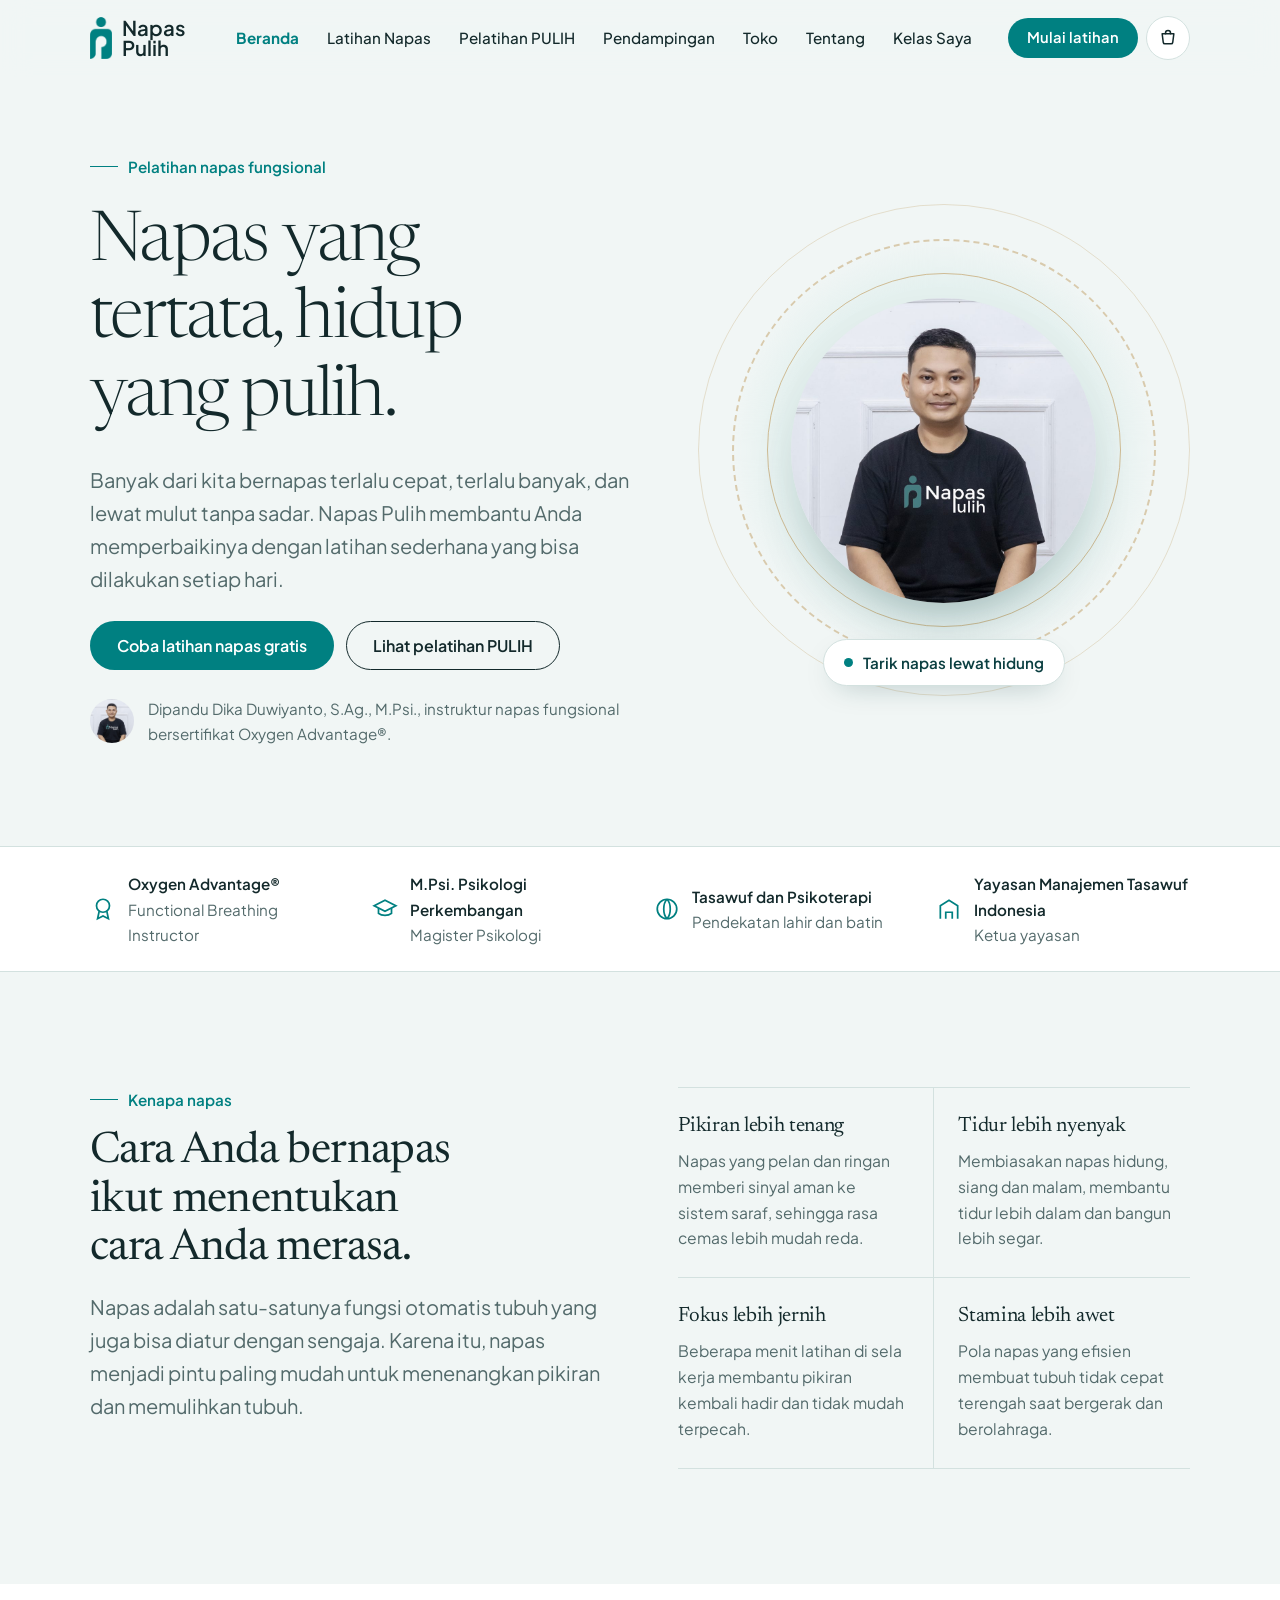
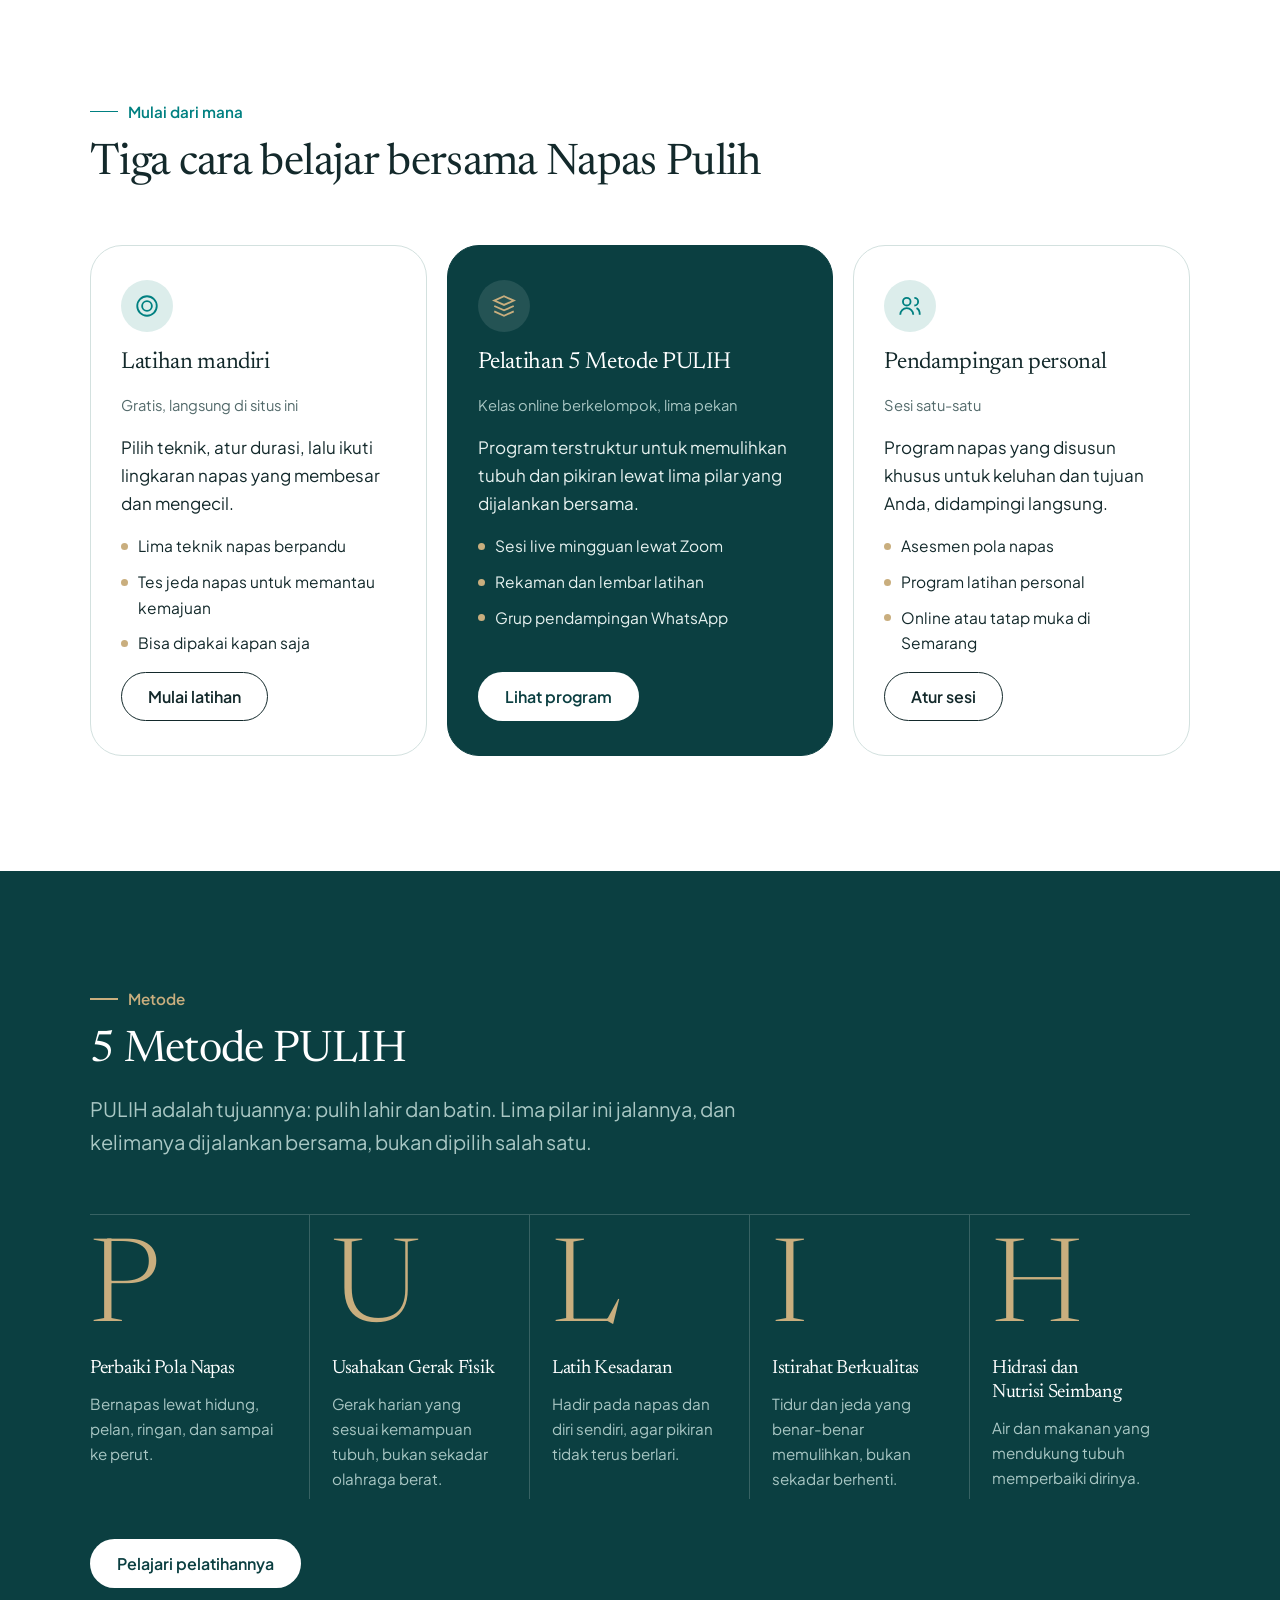
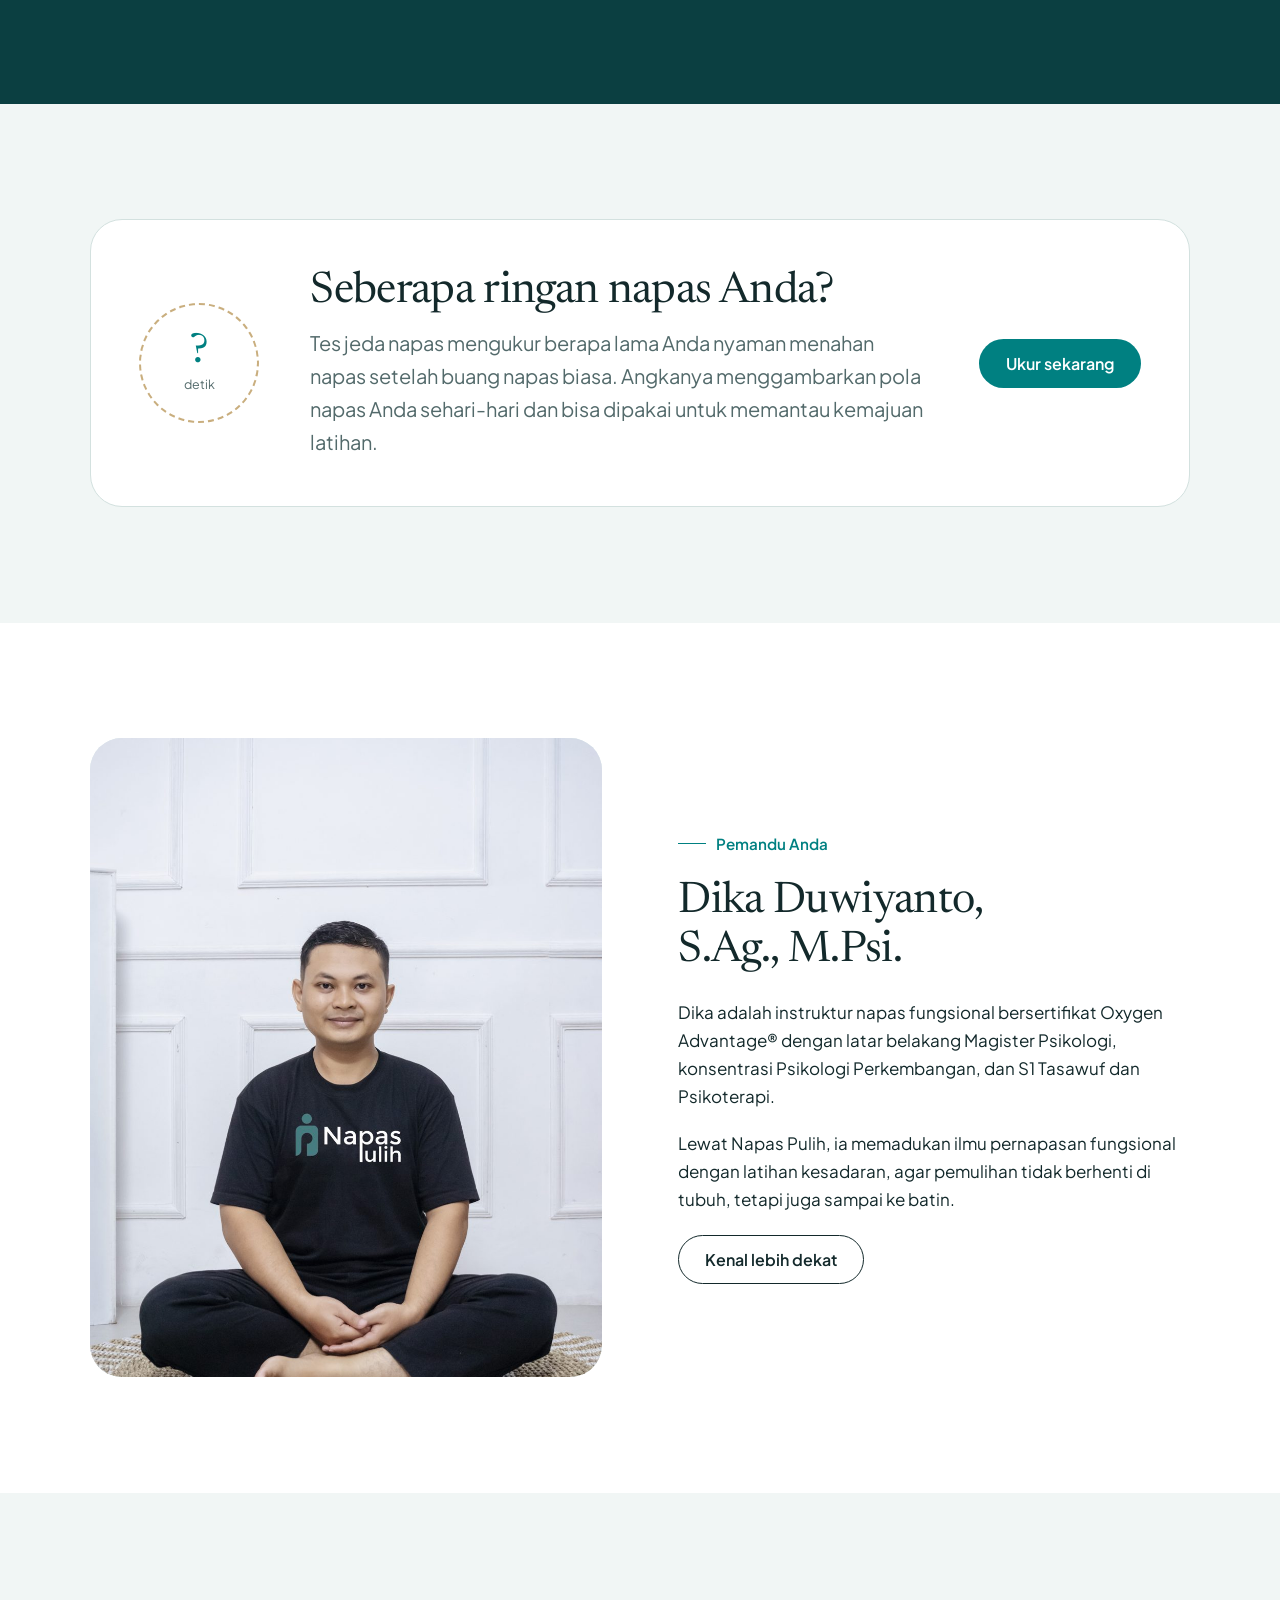
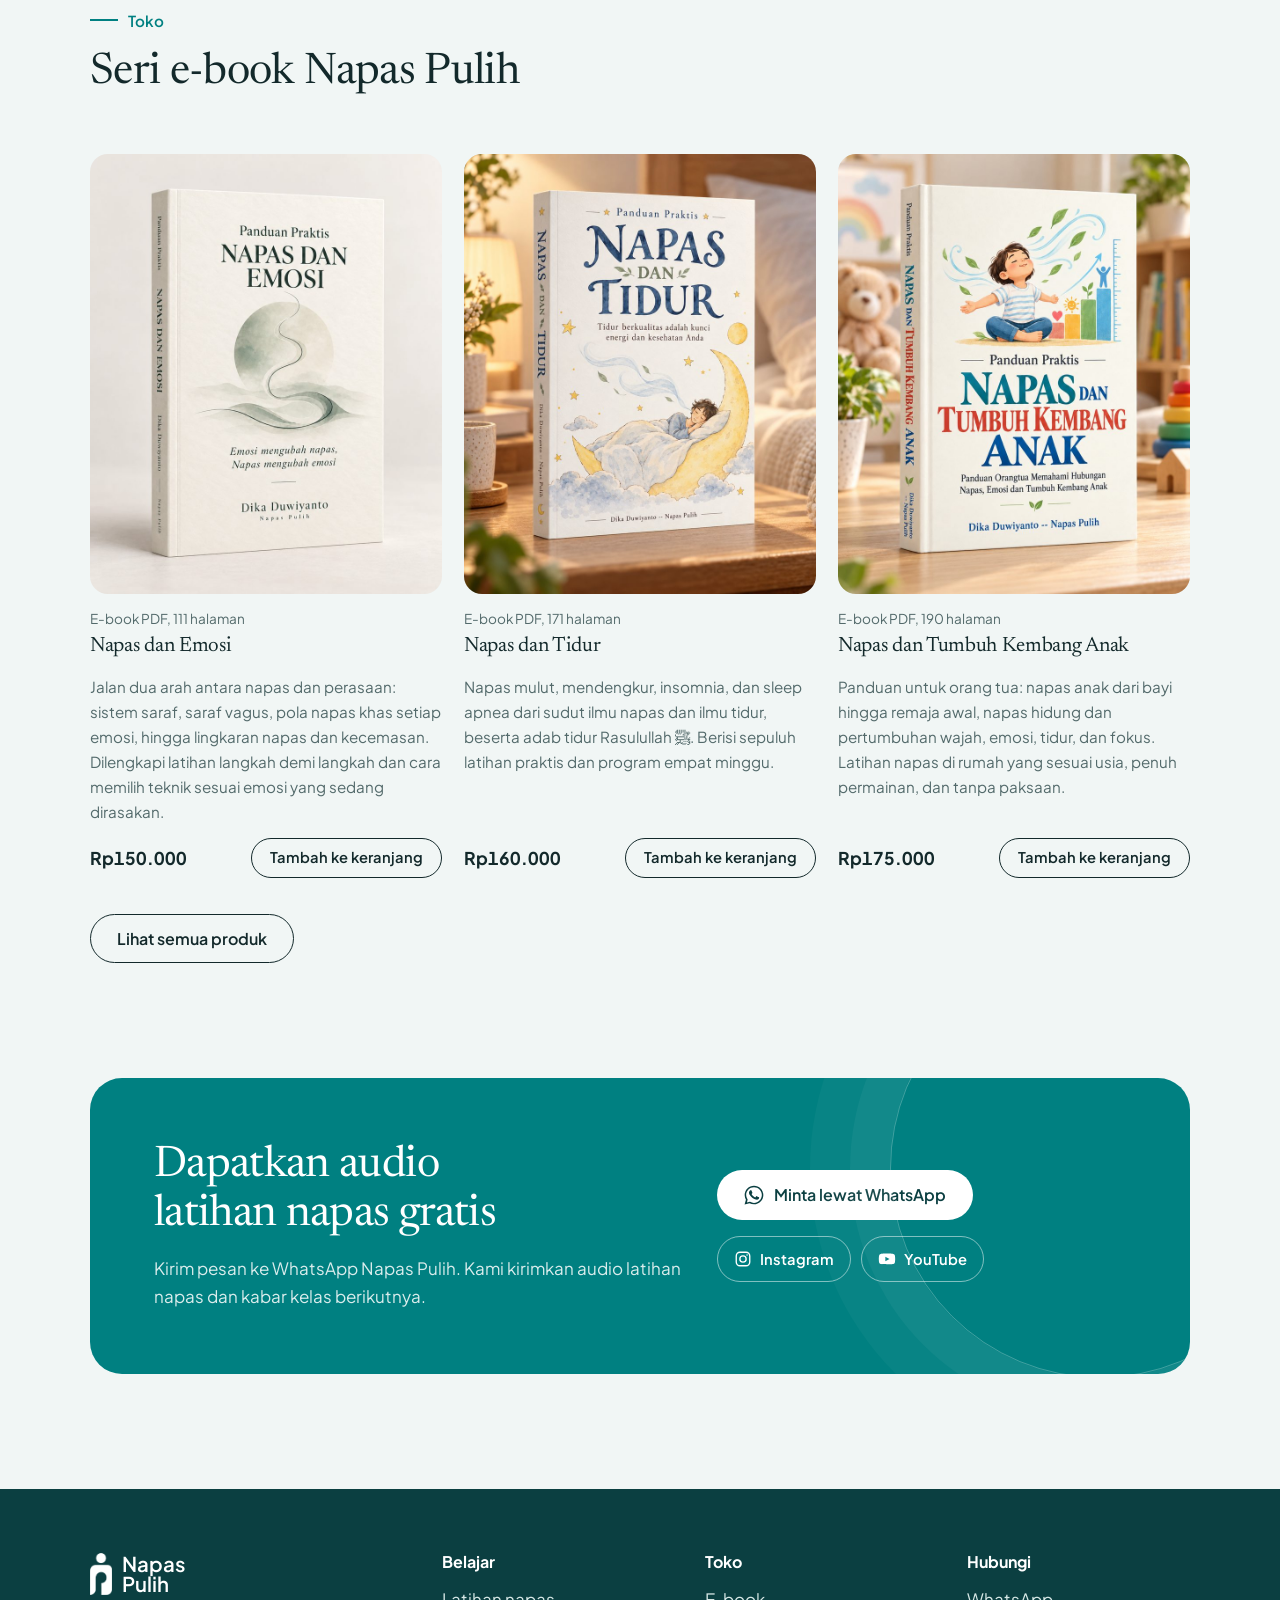
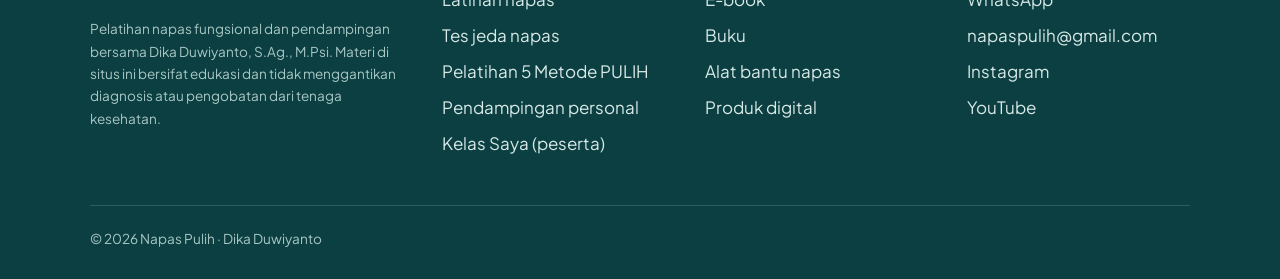
==== index.html @ a85e0c1c "Hapus tombol Dengar contoh nada Co-Authored-By: Claude Opus 5.5 <noreply@anthropic.com> Claude-Sessi" ====
<!doctype html>
<html lang="id">
<head>
  <meta charset="utf-8">
  <meta name="viewport" content="width=device-width, initial-scale=1, viewport-fit=cover">
  <title>Napas Pulih | Latihan dan Pelatihan Napas bersama Dika Duwiyanto</title>
  <meta name="description" content="Napas Pulih: latihan napas interaktif gratis, pelatihan 5 Metode PULIH, pendampingan napas personal, dan buku-buku Dika Duwiyanto, instruktur napas bersertifikat Oxygen Advantage.">
  <meta property="og:title" content="Napas Pulih">
  <meta property="og:description" content="Napas yang tertata, hidup yang pulih. Latihan, pelatihan, dan pendampingan napas bersama Dika Duwiyanto.">
  <meta property="og:image" content="assets/img/dika-potret.jpg">
  <meta name="theme-color" content="#008081">
  <link rel="icon" href="assets/img/favicon.png">
  <link rel="preconnect" href="https://fonts.googleapis.com">
  <link rel="preconnect" href="https://fonts.gstatic.com" crossorigin>
  <link rel="stylesheet" href="https://fonts.googleapis.com/css2?family=Newsreader:opsz,wght@6..72,300;6..72,400;6..72,500&family=Plus+Jakarta+Sans:wght@400;500;600;700&display=swap">
  <link rel="stylesheet" href="assets/css/style.css?v=20261006-4">
</head>
<body data-halaman="beranda">
  <div id="header"></div>

  <main>
    <!-- ===== HERO ===== -->
    <section class="hero">
      <div class="wadah hero-isi">
        <div class="hero-teks">
          <span class="penanda">Pelatihan napas fungsional</span>
          <h1>Napas yang tertata, hidup yang pulih.</h1>
          <p class="lead">Banyak dari kita bernapas terlalu cepat, terlalu banyak, dan lewat mulut tanpa sadar. Napas Pulih membantu Anda memperbaikinya dengan latihan sederhana yang bisa dilakukan setiap hari.</p>
          <div class="deret-tombol">
            <a class="tombol tombol-utama" href="latihan.html">Coba latihan napas gratis</a>
            <a class="tombol tombol-garis" href="pelatihan.html">Lihat pelatihan PULIH</a>
          </div>
          <div class="hero-catatan">
            <img src="assets/img/dika-potret.jpg" alt="" width="44" height="44">
            <span>Dipandu Dika Duwiyanto, S.Ag., M.Psi., instruktur napas fungsional bersertifikat Oxygen Advantage®.</span>
          </div>
        </div>

        <div class="napas-hero" aria-label="Lingkaran pemandu napas: tarik napas saat membesar, hembuskan saat mengecil">
          <span class="cincin"></span><span class="cincin"></span><span class="cincin"></span>
          <div class="napas-potret"><img src="assets/img/dika-potret.jpg" alt="Dika Duwiyanto duduk bersila dengan kaos Napas Pulih" width="900" height="900"></div>
          <div class="napas-label" aria-live="off"><i></i><span id="label-napas">Tarik napas lewat hidung</span></div>
        </div>
      </div>
    </section>

    <!-- ===== KREDENSIAL ===== -->
    <section class="pita" aria-label="Latar belakang pemandu">
      <div class="wadah pita-isi">
        <div class="pita-item">
          <svg viewBox="0 0 24 24" fill="none" stroke="currentColor" stroke-width="1.6" aria-hidden="true"><circle cx="12" cy="9" r="6"/><path d="M8.5 14l-1.5 7 5-2.5 5 2.5-1.5-7"/></svg>
          <span><strong>Oxygen Advantage®</strong>Functional Breathing Instructor</span>
        </div>
        <div class="pita-item">
          <svg viewBox="0 0 24 24" fill="none" stroke="currentColor" stroke-width="1.6" aria-hidden="true"><path d="M2 9l10-5 10 5-10 5L2 9z"/><path d="M6 11v5c3 2.5 9 2.5 12 0v-5"/></svg>
          <span><strong>M.Psi. Psikologi Perkembangan</strong>Magister Psikologi</span>
        </div>
        <div class="pita-item">
          <svg viewBox="0 0 24 24" fill="none" stroke="currentColor" stroke-width="1.6" aria-hidden="true"><path d="M12 3c-4 4-4 14 0 18M12 3c4 4 4 14 0 18"/><circle cx="12" cy="12" r="9"/></svg>
          <span><strong>Tasawuf dan Psikoterapi</strong>Pendekatan lahir dan batin</span>
        </div>
        <div class="pita-item">
          <svg viewBox="0 0 24 24" fill="none" stroke="currentColor" stroke-width="1.6" aria-hidden="true"><path d="M4 21V9l8-5 8 5v12"/><path d="M9 21v-6h6v6"/></svg>
          <span><strong>Yayasan Manajemen Tasawuf Indonesia</strong>Ketua yayasan</span>
        </div>
      </div>
    </section>

    <!-- ===== KENAPA NAPAS ===== -->
    <section class="bagian">
      <div class="wadah dua-kolom" style="align-items:start">
        <div class="kepala-bagian" style="margin-bottom:0">
          <span class="penanda">Kenapa napas</span>
          <h2>Cara Anda bernapas ikut menentukan cara Anda merasa.</h2>
          <p class="lead">Napas adalah satu-satunya fungsi otomatis tubuh yang juga bisa diatur dengan sengaja. Karena itu, napas menjadi pintu paling mudah untuk menenangkan pikiran dan memulihkan tubuh.</p>
        </div>
        <div class="manfaat">
          <div class="manfaat-item"><h3>Pikiran lebih tenang</h3><p>Napas yang pelan dan ringan memberi sinyal aman ke sistem saraf, sehingga rasa cemas lebih mudah reda.</p></div>
          <div class="manfaat-item"><h3>Tidur lebih nyenyak</h3><p>Membiasakan napas hidung, siang dan malam, membantu tidur lebih dalam dan bangun lebih segar.</p></div>
          <div class="manfaat-item"><h3>Fokus lebih jernih</h3><p>Beberapa menit latihan di sela kerja membantu pikiran kembali hadir dan tidak mudah terpecah.</p></div>
          <div class="manfaat-item"><h3>Stamina lebih awet</h3><p>Pola napas yang efisien membuat tubuh tidak cepat terengah saat bergerak dan berolahraga.</p></div>
        </div>
      </div>
    </section>

    <!-- ===== TIGA JALAN ===== -->
    <section class="bagian bagian-putih">
      <div class="wadah">
        <div class="kepala-bagian">
          <span class="penanda">Mulai dari mana</span>
          <h2>Tiga cara belajar bersama Napas Pulih</h2>
        </div>
        <div class="jalan">
          <article class="jalan-item">
            <span class="ikon-jalan"><svg viewBox="0 0 24 24" fill="none" stroke="currentColor" stroke-width="1.7" aria-hidden="true"><circle cx="12" cy="12" r="9"/><circle cx="12" cy="12" r="4.5"/></svg></span>
            <h3>Latihan mandiri</h3>
            <span class="harga-mulai">Gratis, langsung di situs ini</span>
            <p>Pilih teknik, atur durasi, lalu ikuti lingkaran napas yang membesar dan mengecil.</p>
            <ul><li>Lima teknik napas berpandu</li><li>Tes jeda napas untuk memantau kemajuan</li><li>Bisa dipakai kapan saja</li></ul>
            <a class="tombol tombol-garis" href="latihan.html">Mulai latihan</a>
          </article>
          <article class="jalan-item sorot">
            <span class="ikon-jalan"><svg viewBox="0 0 24 24" fill="none" stroke="currentColor" stroke-width="1.7" aria-hidden="true"><path d="M3 7l9-4 9 4-9 4-9-4z"/><path d="M3 12l9 4 9-4M3 17l9 4 9-4"/></svg></span>
            <h3>Pelatihan 5 Metode PULIH</h3>
            <span class="harga-mulai">Kelas online berkelompok, lima pekan</span>
            <p>Program terstruktur untuk memulihkan tubuh dan pikiran lewat lima pilar yang dijalankan bersama.</p>
            <ul><li>Sesi live mingguan lewat Zoom</li><li>Rekaman dan lembar latihan</li><li>Grup pendampingan WhatsApp</li></ul>
            <a class="tombol tombol-terang" href="pelatihan.html">Lihat program</a>
          </article>
          <article class="jalan-item">
            <span class="ikon-jalan"><svg viewBox="0 0 24 24" fill="none" stroke="currentColor" stroke-width="1.7" aria-hidden="true"><circle cx="9" cy="8" r="3.5"/><path d="M3 20c0-3.3 2.7-6 6-6s6 2.7 6 6"/><path d="M16 4.5a3.5 3.5 0 0 1 0 7M18 14c2 .8 3 3 3 6"/></svg></span>
            <h3>Pendampingan personal</h3>
            <span class="harga-mulai">Sesi satu-satu</span>
            <p>Program napas yang disusun khusus untuk keluhan dan tujuan Anda, didampingi langsung.</p>
            <ul><li>Asesmen pola napas</li><li>Program latihan personal</li><li>Online atau tatap muka di Semarang</li></ul>
            <a class="tombol tombol-garis" href="pendampingan.html">Atur sesi</a>
          </article>
        </div>
      </div>
    </section>

    <!-- ===== 5 METODE PULIH ===== -->
    <section class="bagian bagian-gelap">
      <div class="wadah">
        <div class="kepala-bagian">
          <span class="penanda">Metode</span>
          <h2>5 Metode PULIH</h2>
          <p class="lead">PULIH adalah tujuannya: pulih lahir dan batin. Lima pilar ini jalannya, dan kelimanya dijalankan bersama, bukan dipilih salah satu.</p>
        </div>
        <div class="pulih-huruf">
          <div class="pulih-kolom"><span class="huruf">P</span><h3>Perbaiki Pola Napas</h3><p>Bernapas lewat hidung, pelan, ringan, dan sampai ke perut.</p></div>
          <div class="pulih-kolom"><span class="huruf">U</span><h3>Usahakan Gerak Fisik</h3><p>Gerak harian yang sesuai kemampuan tubuh, bukan sekadar olahraga berat.</p></div>
          <div class="pulih-kolom"><span class="huruf">L</span><h3>Latih Kesadaran</h3><p>Hadir pada napas dan diri sendiri, agar pikiran tidak terus berlari.</p></div>
          <div class="pulih-kolom"><span class="huruf">I</span><h3>Istirahat Berkualitas</h3><p>Tidur dan jeda yang benar-benar memulihkan, bukan sekadar berhenti.</p></div>
          <div class="pulih-kolom"><span class="huruf">H</span><h3>Hidrasi dan Nutrisi Seimbang</h3><p>Air dan makanan yang mendukung tubuh memperbaiki dirinya.</p></div>
        </div>
        <div class="deret-tombol" style="margin-top:40px">
          <a class="tombol tombol-terang" href="pelatihan.html">Pelajari pelatihannya</a>
        </div>
      </div>
    </section>

    <!-- ===== AJAKAN TES ===== -->
    <section class="bagian">
      <div class="wadah">
        <div class="ajakan-tes">
          <div class="jam-tes" aria-hidden="true"><div><strong>?</strong><span>detik</span></div></div>
          <div style="display:grid;gap:10px">
            <h2>Seberapa ringan napas Anda?</h2>
            <p class="lead">Tes jeda napas mengukur berapa lama Anda nyaman menahan napas setelah buang napas biasa. Angkanya menggambarkan pola napas Anda sehari-hari dan bisa dipakai untuk memantau kemajuan latihan.</p>
          </div>
          <a class="tombol tombol-utama" href="latihan.html#tes">Ukur sekarang</a>
        </div>
      </div>
    </section>

    <!-- ===== TENTANG SINGKAT ===== -->
    <section class="bagian bagian-putih">
      <div class="wadah dua-kolom">
        <div class="foto-profil"><img src="assets/img/dika.jpg" alt="Dika Duwiyanto" loading="lazy" width="1000" height="1500"></div>
        <div style="display:grid;gap:22px">
          <span class="penanda">Pemandu Anda</span>
          <h2>Dika Duwiyanto, S.Ag., M.Psi.</h2>
          <div class="prosa">
            <p>Dika adalah instruktur napas fungsional bersertifikat Oxygen Advantage® dengan latar belakang Magister Psikologi, konsentrasi Psikologi Perkembangan, dan S1 Tasawuf dan Psikoterapi.</p>
            <p>Lewat Napas Pulih, ia memadukan ilmu pernapasan fungsional dengan latihan kesadaran, agar pemulihan tidak berhenti di tubuh, tetapi juga sampai ke batin.</p>
          </div>
          <div class="deret-tombol"><a class="tombol tombol-garis" href="tentang.html">Kenal lebih dekat</a></div>
        </div>
      </div>
    </section>

    <!-- ===== TOKO SINGKAT ===== -->
    <section class="bagian">
      <div class="wadah">
        <div class="kepala-bagian">
          <span class="penanda">Toko</span>
          <h2>Seri e-book Napas Pulih</h2>
        </div>
        <div class="grid-produk" data-produk="ebook-napas-dan-emosi,ebook-napas-dan-tidur,ebook-napas-dan-tumbuh-kembang-anak"></div>
        <div class="deret-tombol" style="margin-top:36px"><a class="tombol tombol-garis" href="toko.html">Lihat semua produk</a></div>
      </div>
    </section>

    <!-- ===== KOMUNITAS ===== -->
    <section class="bagian" style="padding-top:0">
      <div class="wadah">
        <div class="komunitas">
          <div style="display:grid;gap:14px">
            <h2>Dapatkan audio latihan napas gratis</h2>
            <p>Kirim pesan ke WhatsApp Napas Pulih. Kami kirimkan audio latihan napas dan kabar kelas berikutnya.</p>
          </div>
          <div style="display:grid;gap:16px;justify-items:start">
            <a class="tombol tombol-terang" data-wa="Halo Napas Pulih, saya mau audio latihan napas gratis." data-ikon-wa>Minta lewat WhatsApp</a>
            <div class="sosial" data-sosial></div>
          </div>
        </div>
      </div>
    </section>
  </main>

  <div id="footer"></div>

  <script src="assets/js/pengaturan.js?v=20261006-4"></script>
  <script src="assets/js/main.js?v=20261006-4"></script>
  <script>
    // Teks pemandu di lingkaran beranda: berganti tiap 5,5 detik mengikuti animasi
    (function () {
      const label = document.getElementById("label-napas");
      const potret = document.querySelector(".napas-potret");
      if (!label || !potret || matchMedia("(prefers-reduced-motion: reduce)").matches) { if (label) label.textContent = "Bernapas pelan lewat hidung"; return; }
      let mulai = performance.now();
      potret.addEventListener("animationstart", () => { mulai = performance.now(); });
      potret.addEventListener("animationiteration", () => { mulai = performance.now(); });
      let terakhir = "";
      (function putar() {
        const t = (performance.now() - mulai) % 11000;
        const teks = t < 5500 ? "Tarik napas lewat hidung" : "Hembuskan perlahan";
        if (teks !== terakhir) { label.textContent = teks; terakhir = teks; }
        requestAnimationFrame(putar);
      })();
    })();
  </script>
</body>
</html>
---- assets/css/style.css ----
/* =========================================================
   NAPAS PULIH — Gaya utama website
   Konsep: "udara & anyaman" — latar sejuk seperti udara pagi,
   teal dari logo sebagai warna utama, dan warna anyaman rotan
   (dari tikar di foto profil) sebagai aksen hangat.
   Tata letak rata kiri, asimetris, lega.
   ========================================================= */

:root {
  /* Warna */
  --udara: #F1F6F5;      /* latar utama, putih kehijauan */
  --kertas: #FFFFFF;     /* permukaan kartu / panel */
  --teal: #008081;       /* warna logo Napas Pulih */
  --teal-gelap: #00676A; /* hover tombol */
  --hutan: #0B3F41;      /* bagian gelap */
  --tinta: #13292B;      /* teks utama */
  --redup: #536A6B;      /* teks sekunder */
  --anyaman: #C9AE7E;    /* aksen hangat, anyaman rotan */
  --anyaman-muda: #F3ECDD;
  --garis: #D3E1DF;
  --teal-muda: #DCEDEB;
  --putih-redup: rgba(255,255,255,.72);

  /* Huruf */
  --f-judul: "Newsreader", "Iowan Old Style", Georgia, serif;
  --f-teks: "Plus Jakarta Sans", "Segoe UI", system-ui, -apple-system, sans-serif;

  /* Ukuran */
  --lebar: 1180px;
  --tepi: clamp(16px, 4vw, 40px);
  --jarak-bagian: clamp(64px, 9vw, 120px);
  --radius-kecil: 10px;
  --radius: 18px;
  --radius-besar: 32px;

  color-scheme: light;
}

*, *::before, *::after { box-sizing: border-box; }
html { scroll-behavior: smooth; -webkit-text-size-adjust: 100%; }
body {
  margin: 0;
  background: var(--udara);
  color: var(--tinta);
  font-family: var(--f-teks);
  font-size: 1.0625rem;
  line-height: 1.65;
  -webkit-font-smoothing: antialiased;
  overflow-x: hidden;
}
img { max-width: 100%; display: block; height: auto; }
a { color: var(--teal); text-decoration-thickness: 1px; text-underline-offset: 3px; }
a:hover { color: var(--teal-gelap); }
button { font: inherit; color: inherit; cursor: pointer; }
input, select, textarea { font: inherit; color: inherit; }
[hidden] { display: none !important; }
:focus-visible { outline: 3px solid var(--anyaman); outline-offset: 3px; border-radius: 4px; }

h1, h2, h3, h4 {
  font-family: var(--f-judul);
  font-weight: 400;
  line-height: 1.12;
  letter-spacing: -0.015em;
  margin: 0;
  text-wrap: balance;
  color: var(--tinta);
}
h1 { font-size: clamp(2.5rem, 5.4vw, 4.5rem); font-weight: 300; letter-spacing: -0.025em; }
h2 { font-size: clamp(1.9rem, 3.4vw, 2.85rem); }
h3 { font-size: 1.45rem; line-height: 1.25; }
h4 { font-family: var(--f-teks); font-size: 1rem; font-weight: 700; letter-spacing: 0; }
p { margin: 0; }
.lead { font-size: clamp(1.1rem, 1.6vw, 1.25rem); color: var(--redup); max-width: 38em; }
.kecil { font-size: .9rem; color: var(--redup); }
.prosa { max-width: 40em; display: grid; gap: 1.1em; }
.prosa p { color: var(--tinta); }

/* ---------- Tata letak ---------- */
.wadah { width: 100%; max-width: var(--lebar); margin-inline: auto; padding-inline: var(--tepi); }
.bagian { padding-block: var(--jarak-bagian); }
.bagian-putih { background: var(--kertas); }
.bagian-gelap { background: var(--hutan); color: #E6F1EF; }
.bagian-gelap h2, .bagian-gelap h3 { color: #fff; }
.bagian-gelap .lead, .bagian-gelap .kecil { color: #A9C7C4; }
.bagian-anyaman { background: var(--anyaman-muda); }

.kepala-bagian { display: grid; gap: 16px; max-width: 46rem; margin-bottom: clamp(36px, 5vw, 56px); }
.penanda {
  font-size: .95rem; font-weight: 600; color: var(--teal);
  display: inline-flex; align-items: center; gap: 10px;
}
.penanda::before { content: ""; width: 28px; height: 1.5px; background: currentColor; }
.bagian-gelap .penanda { color: var(--anyaman); }

.dua-kolom { display: grid; grid-template-columns: 1fr 1fr; gap: clamp(32px, 6vw, 80px); align-items: center; }
.dua-kolom > * { min-width: 0; }

/* ---------- Tombol ---------- */
.tombol {
  display: inline-flex; align-items: center; justify-content: center; gap: 10px;
  padding: 14px 26px; border-radius: 999px; border: 1.5px solid transparent;
  font-weight: 600; font-size: 1rem; text-decoration: none; line-height: 1.2;
  transition: background .2s, color .2s, border-color .2s, transform .2s;
}
.tombol:active { transform: translateY(1px); }
.tombol-utama { background: var(--teal); color: #fff; }
.tombol-utama:hover { background: var(--teal-gelap); color: #fff; }
.tombol-garis { border-color: var(--tinta); color: var(--tinta); background: transparent; }
.tombol-garis:hover { background: var(--tinta); color: #fff; }
.tombol-terang { background: #fff; color: var(--hutan); }
.tombol-terang:hover { background: var(--anyaman-muda); color: var(--hutan); }
.tombol-garis-terang { border-color: rgba(255,255,255,.6); color: #fff; }
.tombol-garis-terang:hover { background: #fff; color: var(--hutan); }
.tombol-kecil { padding: 10px 18px; font-size: .92rem; }
.tombol-penuh { width: 100%; }
.deret-tombol { display: flex; flex-wrap: wrap; gap: 12px; }
.ikon-wa { width: 20px; height: 20px; flex: none; }

/* ---------- Header ---------- */
.header {
  position: sticky; top: 0; z-index: 50;
  background: rgba(241, 246, 245, .88);
  backdrop-filter: saturate(1.4) blur(14px);
  -webkit-backdrop-filter: saturate(1.4) blur(14px);
  border-bottom: 1px solid transparent;
  transition: border-color .2s;
}
.header.tergulir { border-bottom-color: var(--garis); }
.header-isi { display: flex; align-items: center; gap: 24px; height: 76px; }
.merek { display: inline-flex; align-items: center; gap: 10px; text-decoration: none; color: var(--tinta); flex: none; }
.merek img { height: 42px; width: auto; }
.merek-kata { display: grid; font-family: var(--f-teks); font-weight: 600; font-size: 1.28rem; line-height: .98; letter-spacing: -0.01em; }
.nav { display: flex; gap: 4px; margin-left: auto; }
.nav a {
  padding: 8px 12px; border-radius: 999px; color: var(--tinta);
  text-decoration: none; font-size: .95rem; font-weight: 500;
}
.nav a:hover { background: var(--teal-muda); color: var(--tinta); }
.nav a { white-space: nowrap; }
.nav a[aria-current="page"] { color: var(--teal); font-weight: 700; }
.header-aksi { display: flex; align-items: center; gap: 8px; }
.tombol-keranjang {
  position: relative; width: 44px; height: 44px; border-radius: 50%;
  border: 1.5px solid var(--garis); background: var(--kertas);
  display: grid; place-items: center;
}
.tombol-keranjang svg { width: 20px; height: 20px; }
.jumlah-keranjang {
  position: absolute; top: -4px; right: -4px; min-width: 20px; height: 20px; padding: 0 5px;
  border-radius: 999px; background: var(--anyaman); color: var(--hutan);
  font-size: .72rem; font-weight: 700; display: grid; place-items: center;
}
.tombol-menu { display: none; width: 44px; height: 44px; border-radius: 50%; border: 1.5px solid var(--garis); background: var(--kertas); place-items: center; }
.tombol-menu svg { width: 20px; height: 20px; }

@media (max-width: 1020px) {
  .nav {
    position: fixed; inset: 76px 0 auto 0; flex-direction: column; gap: 0;
    background: var(--udara); padding: 8px var(--tepi) 24px;
    border-bottom: 1px solid var(--garis);
    transform: translateY(-8px); opacity: 0; pointer-events: none;
    transition: opacity .2s, transform .2s;
    max-height: calc(100vh - 76px); overflow-y: auto;
  }
  .nav.buka { opacity: 1; transform: none; pointer-events: auto; }
  .nav a { padding: 14px 4px; border-radius: 0; border-bottom: 1px solid var(--garis); font-size: 1.05rem; }
  .nav a:hover { background: transparent; }
  .tombol-menu { display: grid; }
  .header-aksi { margin-left: auto; }
  .header-aksi .tombol-header { display: none; }
}

/* ---------- Hero beranda ---------- */
.hero { padding-block: clamp(40px, 6vw, 80px) clamp(56px, 8vw, 100px); }
.hero-isi { display: grid; grid-template-columns: 1.05fr .95fr; gap: clamp(32px, 5vw, 72px); align-items: center; }
.hero-isi > * { min-width: 0; }
.hero-teks { display: grid; gap: 26px; }
.hero-teks h1 { max-width: 12ch; }
.hero-catatan { display: flex; align-items: center; gap: 14px; color: var(--redup); font-size: .95rem; }
.hero-catatan img { width: 44px; height: 44px; border-radius: 50%; object-fit: cover; object-position: 50% 20%; }

/* Bola napas: lingkaran anyaman yang mengembang & mengempis */
.napas-hero { position: relative; display: grid; place-items: center; aspect-ratio: 1; max-width: 540px; width: 100%; margin-inline: auto; }
.cincin {
  position: absolute; inset: 0; border-radius: 50%;
  border: 1.5px solid var(--anyaman);
  animation: bernapas 11s ease-in-out infinite;
}
.cincin:nth-child(1) { inset: 0%; opacity: .35; animation-delay: .3s; }
.cincin:nth-child(2) { inset: 7%; opacity: .6; animation-delay: .15s; border-style: dashed; border-width: 2px; background: radial-gradient(circle, var(--teal-muda) 55%, transparent 72%); }
.cincin:nth-child(3) { inset: 14%; opacity: .8; }
.napas-potret {
  position: relative; width: 62%; aspect-ratio: 1; border-radius: 50%; overflow: hidden;
  box-shadow: 0 30px 60px -30px rgba(11, 63, 65, .45);
  animation: bernapas-potret 11s ease-in-out infinite;
}
.napas-potret img { width: 100%; height: 100%; object-fit: cover; }
.napas-label {
  position: absolute; bottom: 2%; left: 50%; transform: translateX(-50%);
  background: var(--kertas); border: 1px solid var(--garis); border-radius: 999px;
  padding: 10px 20px; font-size: .95rem; font-weight: 600; color: var(--hutan);
  display: flex; align-items: center; gap: 10px; white-space: nowrap;
  box-shadow: 0 10px 30px -14px rgba(11,63,65,.35);
}
.napas-label i { width: 9px; height: 9px; border-radius: 50%; background: var(--teal); animation: titik 11s ease-in-out infinite; }
@keyframes bernapas { 0%, 100% { transform: scale(.86); } 50% { transform: scale(1); } }
@keyframes bernapas-potret { 0%, 100% { transform: scale(.96); } 50% { transform: scale(1.02); } }
@keyframes titik { 0%, 100% { transform: scale(.7); opacity: .6; } 50% { transform: scale(1.3); opacity: 1; } }

/* ---------- Pita kredensial ---------- */
.pita { border-block: 1px solid var(--garis); background: var(--kertas); }
.pita-isi { display: grid; grid-template-columns: repeat(4, minmax(0, 1fr)); gap: 16px 28px; padding-block: 24px; align-items: center; }
.pita-item > span { min-width: 0; }
.pita-item { display: flex; gap: 12px; align-items: center; font-size: .95rem; color: var(--redup); }
.pita-item strong { display: block; color: var(--tinta); font-weight: 600; }
.pita-item svg { width: 26px; height: 26px; color: var(--teal); flex: none; }

/* ---------- Daftar manfaat ---------- */
.manfaat { display: grid; grid-template-columns: repeat(2, minmax(0,1fr)); gap: 0; border-top: 1px solid var(--garis); }
.manfaat-item { padding: 26px 24px 26px 0; border-bottom: 1px solid var(--garis); display: grid; gap: 8px; }
.manfaat-item:nth-child(odd) { border-right: 1px solid var(--garis); }
.manfaat-item:nth-child(even) { padding-left: 24px; padding-right: 0; }
.manfaat-item h3 { font-size: 1.3rem; }
.manfaat-item p { color: var(--redup); font-size: .98rem; }

.manfaat.tiga { grid-template-columns: repeat(3, minmax(0, 1fr)); }
.manfaat.tiga .manfaat-item { padding: 26px 24px; border-right: 1px solid var(--garis); }
.manfaat.tiga .manfaat-item:first-child { padding-left: 0; }
.manfaat.tiga .manfaat-item:last-child { border-right: 0; padding-right: 0; }
@media (max-width: 860px) {
  .manfaat.tiga { grid-template-columns: 1fr; }
  .manfaat.tiga .manfaat-item { padding: 22px 0; border-right: 0; }
}

/* ---------- Tiga jalan ---------- */
.jalan { display: grid; grid-template-columns: 1fr 1.15fr 1fr; gap: 20px; align-items: stretch; }
.jalan-item {
  background: var(--kertas); border: 1px solid var(--garis); border-radius: var(--radius-besar);
  padding: 34px 30px; display: flex; flex-direction: column; gap: 16px; min-width: 0;
}
.jalan-item .harga-mulai { font-size: .92rem; color: var(--redup); }
.jalan-item ul { margin: 0; padding: 0; list-style: none; display: grid; gap: 10px; }
.jalan-item li { display: flex; gap: 10px; font-size: .97rem; }
.jalan-item li::before { content: ""; width: 7px; height: 7px; border-radius: 50%; background: var(--anyaman); margin-top: .62em; flex: none; }
.jalan-item .tombol { margin-top: auto; align-self: flex-start; }
.jalan-item.sorot { background: var(--hutan); border-color: var(--hutan); color: #E6F1EF; }
.jalan-item.sorot h3 { color: #fff; }
.jalan-item.sorot .harga-mulai { color: #A9C7C4; }
.ikon-jalan { width: 52px; height: 52px; border-radius: 50%; background: var(--teal-muda); display: grid; place-items: center; color: var(--teal); }
.ikon-jalan svg { width: 26px; height: 26px; }
.sorot .ikon-jalan { background: rgba(255,255,255,.1); color: var(--anyaman); }

/* ---------- PULIH huruf besar ---------- */
.pulih-huruf { display: grid; grid-template-columns: repeat(5, minmax(0,1fr)); border-top: 1px solid rgba(255,255,255,.18); }
.pulih-kolom { padding: 28px 22px 8px 0; border-right: 1px solid rgba(255,255,255,.18); display: grid; gap: 10px; align-content: start; }
.pulih-kolom + .pulih-kolom { padding-left: 22px; }
.pulih-kolom:last-child { border-right: 0; }
.pulih-kolom .huruf { font-family: var(--f-judul); font-weight: 300; font-size: clamp(4rem, 9vw, 7.5rem); line-height: .9; color: var(--anyaman); }
.pulih-kolom h3 { font-size: 1.2rem; }
.pulih-kolom p { font-size: .95rem; color: #A9C7C4; }

/* Versi terang untuk halaman pelatihan */
.pilar { display: grid; grid-template-columns: 140px 1fr 1fr; gap: clamp(20px, 4vw, 48px); padding-block: 40px; border-top: 1px solid var(--garis); align-items: start; }
.pilar:last-child { border-bottom: 1px solid var(--garis); }
.pilar > * { min-width: 0; }
.pilar .huruf { font-family: var(--f-judul); font-weight: 300; font-size: clamp(4.5rem, 10vw, 8rem); line-height: .8; color: var(--teal); }
.pilar h3 { font-size: 1.7rem; margin-bottom: 10px; }
.pilar p { color: var(--redup); }
.pilar ul { margin: 0; padding: 0; list-style: none; display: grid; gap: 10px; }
.pilar li { display: flex; gap: 10px; }
.pilar li::before { content: ""; width: 7px; height: 7px; border-radius: 50%; background: var(--anyaman); margin-top: .62em; flex: none; }
.pilar-judul-daftar { font-weight: 700; font-size: .92rem; margin-bottom: 12px; color: var(--tinta); }

/* ---------- Ajakan tes ---------- */
.ajakan-tes { display: grid; grid-template-columns: auto 1fr auto; gap: clamp(24px, 4vw, 56px); align-items: center; background: var(--kertas); border: 1px solid var(--garis); border-radius: var(--radius-besar); padding: clamp(28px, 4vw, 48px); }
.ajakan-tes > * { min-width: 0; }
.jam-tes { width: 120px; height: 120px; border-radius: 50%; border: 2px dashed var(--anyaman); display: grid; place-items: center; text-align: center; }
.jam-tes strong { font-family: var(--f-judul); font-size: 2.6rem; font-weight: 400; line-height: 1; color: var(--teal); }
.jam-tes span { font-size: .78rem; color: var(--redup); display: block; }

/* ---------- Profil ---------- */
.foto-profil { border-radius: var(--radius-besar); overflow: hidden; aspect-ratio: 4 / 5; background: var(--teal-muda); }
.foto-profil img { width: 100%; height: 100%; object-fit: cover; object-position: 50% 30%; }
.kredensial { list-style: none; margin: 0; padding: 0; display: grid; gap: 0; border-top: 1px solid var(--garis); }
.kredensial li { padding: 14px 0; border-bottom: 1px solid var(--garis); display: grid; grid-template-columns: 150px 1fr; gap: 16px; font-size: .97rem; }
.kredensial li span:first-child { color: var(--redup); }

/* ---------- Kartu produk ---------- */
.grid-produk { display: grid; grid-template-columns: repeat(3, minmax(0, 1fr)); gap: 28px 22px; }
.produk { display: flex; flex-direction: column; gap: 14px; min-width: 0; }
.produk-sampul {
  position: relative; aspect-ratio: 4 / 5; border-radius: var(--radius); overflow: hidden;
  background: var(--anyaman-muda); display: grid; place-items: center;
}
.produk-sampul > img { width: 100%; height: 100%; object-fit: cover; }
.produk-status { position: absolute; top: 14px; left: 14px; background: var(--kertas); color: var(--hutan); font-size: .8rem; font-weight: 700; padding: 5px 12px; border-radius: 999px; }
.produk-info { display: grid; gap: 4px; }
.produk-kategori { font-size: .85rem; color: var(--redup); }
.produk h3 { font-size: 1.3rem; }
.produk-desk { font-size: .95rem; color: var(--redup); }
.produk-bawah { display: flex; align-items: center; justify-content: space-between; gap: 12px; margin-top: auto; flex-wrap: wrap; }
.harga { font-weight: 700; font-size: 1.1rem; font-variant-numeric: tabular-nums; }
.harga s { font-weight: 400; color: var(--redup); font-size: .9rem; margin-left: 6px; }

/* Sampul buku buatan CSS */
.buku {
  width: 56%; aspect-ratio: 2 / 3; border-radius: 3px 8px 8px 3px; position: relative;
  padding: 14% 10% 10% 16%; display: flex; flex-direction: column; justify-content: space-between;
  box-shadow: 0 24px 40px -18px rgba(11,63,65,.55), inset 6px 0 0 rgba(0,0,0,.12), inset 8px 0 10px -6px rgba(255,255,255,.25);
  transform: rotate(-2deg);
}
.buku-judul { font-family: var(--f-judul); font-size: clamp(1.05rem, 2vw, 1.5rem); line-height: 1.05; }
.buku-sub { font-size: .66rem; line-height: 1.35; opacity: .85; }
.buku-penulis { font-size: .62rem; font-weight: 600; opacity: .9; }
.buku-logo { width: 18px; height: auto; margin-bottom: 6px; }
.ilustrasi-produk { width: 58%; color: var(--teal); }

/* ---------- Keranjang ---------- */
.lapis { position: fixed; inset: 0; background: rgba(11, 63, 65, .4); z-index: 80; opacity: 0; pointer-events: none; transition: opacity .25s; }
.lapis.buka { opacity: 1; pointer-events: auto; }
.laci {
  position: fixed; top: 0; right: 0; bottom: 0; width: min(440px, 100%); z-index: 90;
  background: var(--kertas); display: flex; flex-direction: column;
  transform: translateX(100%); transition: transform .3s ease;
  padding-top: env(safe-area-inset-top, 0px); padding-bottom: env(safe-area-inset-bottom, 0px);
}
.laci.buka { transform: none; }
.laci-kepala { display: flex; align-items: center; justify-content: space-between; padding: 20px 24px; border-bottom: 1px solid var(--garis); }
.laci-kepala h2 { font-size: 1.6rem; }
.tombol-tutup { width: 40px; height: 40px; border-radius: 50%; border: 1px solid var(--garis); background: transparent; display: grid; place-items: center; }
.laci-isi { flex: 1; overflow-y: auto; padding: 8px 24px 24px; }
.laci-kaki { padding: 20px 24px; border-top: 1px solid var(--garis); display: grid; gap: 14px; }
.baris-keranjang { display: grid; grid-template-columns: 1fr auto; gap: 6px 12px; padding: 16px 0; border-bottom: 1px solid var(--garis); }
.baris-keranjang .nama { font-weight: 600; }
.qty { justify-self: start; display: inline-flex; align-items: center; border: 1px solid var(--garis); border-radius: 999px; }
.qty button { width: 32px; height: 32px; border: 0; background: transparent; font-size: 1.1rem; }
.qty span { min-width: 24px; text-align: center; font-variant-numeric: tabular-nums; font-weight: 600; }
.total { display: flex; justify-content: space-between; font-size: 1.1rem; font-weight: 700; }
.keranjang-kosong { padding: 40px 0; text-align: center; color: var(--redup); display: grid; gap: 14px; justify-items: center; }

/* ---------- Formulir ---------- */
.form { display: grid; gap: 16px; }
.form-baris { display: grid; grid-template-columns: 1fr 1fr; gap: 16px; }
.form-baris > * { min-width: 0; }
.isian { display: grid; gap: 6px; }
.isian label { font-weight: 600; font-size: .92rem; }
.isian input, .isian select, .isian textarea {
  width: 100%; padding: 12px 14px; border-radius: var(--radius-kecil); border: 1.5px solid var(--garis);
  background: var(--kertas); transition: border-color .2s;
}
.isian textarea { min-height: 96px; resize: vertical; }
.isian input:focus, .isian select:focus, .isian textarea:focus { outline: none; border-color: var(--teal); }
.pesan-galat { color: #A3341F; font-size: .9rem; }

/* ---------- Akordeon / FAQ ---------- */
.akordeon { border-top: 1px solid var(--garis); }
.akordeon details { border-bottom: 1px solid var(--garis); }
.akordeon summary {
  list-style: none; cursor: pointer; padding: 22px 40px 22px 0; position: relative;
  font-weight: 600; font-size: 1.05rem;
}
.akordeon summary::-webkit-details-marker { display: none; }
.akordeon summary::after {
  content: ""; position: absolute; right: 6px; top: 50%; width: 12px; height: 12px;
  border-right: 2px solid var(--teal); border-bottom: 2px solid var(--teal);
  transform: translateY(-70%) rotate(45deg); transition: transform .2s;
}
.akordeon details[open] summary::after { transform: translateY(-30%) rotate(-135deg); }
.akordeon .jawab { padding: 0 0 24px; color: var(--redup); max-width: 46em; display: grid; gap: 10px; }
.akordeon .jawab ul { margin: 0; padding-left: 1.2em; }
.akordeon summary .pekan { color: var(--teal); font-weight: 700; margin-right: 10px; font-variant-numeric: tabular-nums; }

/* ---------- Paket harga ---------- */
.paket { display: grid; grid-template-columns: repeat(3, minmax(0, 1fr)); gap: 20px; align-items: stretch; }
.paket-item { background: var(--kertas); border: 1px solid var(--garis); border-radius: var(--radius-besar); padding: 32px 28px; display: flex; flex-direction: column; gap: 18px; min-width: 0; }
.paket-item.sorot { border: 2px solid var(--teal); position: relative; }
.paket-item .lencana { position: absolute; top: -14px; left: 28px; background: var(--teal); color: #fff; font-size: .8rem; font-weight: 700; padding: 5px 12px; border-radius: 999px; }
.paket-harga { font-family: var(--f-judul); font-size: 2.3rem; line-height: 1; font-variant-numeric: tabular-nums; }
.paket-harga small { font-family: var(--f-teks); font-size: .9rem; color: var(--redup); margin-left: 4px; }
.paket-item ul { margin: 0; padding: 0; list-style: none; display: grid; gap: 10px; font-size: .97rem; }
.paket-item li { display: flex; gap: 10px; }
.paket-item li::before { content: ""; flex: none; width: 16px; height: 16px; margin-top: .3em; border-radius: 50%; background: var(--teal-muda) url("data:image/svg+xml,%3Csvg xmlns='http://www.w3.org/2000/svg' viewBox='0 0 16 16'%3E%3Cpath d='M4.5 8.2l2.2 2.2 4.8-4.8' fill='none' stroke='%23008081' stroke-width='1.8' stroke-linecap='round' stroke-linejoin='round'/%3E%3C/svg%3E") center/100% no-repeat; }
.paket-item .tombol { margin-top: auto; }

/* ---------- Langkah berurutan ---------- */
.langkah { display: grid; grid-template-columns: repeat(4, minmax(0,1fr)); gap: 0; counter-reset: langkah; border-top: 1px solid var(--garis); }
.langkah-item { padding: 26px 22px 0 0; display: grid; gap: 10px; align-content: start; counter-increment: langkah; }
.langkah-item + .langkah-item { padding-left: 22px; border-left: 1px solid var(--garis); }
.langkah-item::before { content: counter(langkah); font-family: var(--f-judul); font-size: 2.6rem; line-height: 1; color: var(--anyaman); }
.langkah-item h3 { font-size: 1.2rem; }
.langkah-item p { color: var(--redup); font-size: .96rem; }

/* ---------- Hero halaman dalam ---------- */
.hero-dalam { padding-block: clamp(40px, 6vw, 80px) clamp(40px, 6vw, 72px); }
.hero-dalam .wadah { display: grid; gap: 22px; }
.hero-dalam h1 { max-width: 16ch; }

/* ---------- Catatan keamanan ---------- */
.catatan { background: var(--anyaman-muda); border-radius: var(--radius); padding: 22px 26px; display: grid; gap: 8px; font-size: .95rem; }
.catatan strong { color: var(--hutan); }
.catatan ul { margin: 0; padding-left: 1.2em; display: grid; gap: 4px; }

/* ---------- Ajakan komunitas ---------- */
.komunitas { background: var(--teal); color: #fff; border-radius: var(--radius-besar); padding: clamp(32px, 5vw, 64px); display: grid; grid-template-columns: 1.3fr 1fr; gap: 32px; align-items: center; position: relative; overflow: hidden; }
.komunitas > * { min-width: 0; position: relative; }
.komunitas h2 { color: #fff; }
.komunitas p { color: rgba(255,255,255,.85); }
.komunitas::after { content: ""; position: absolute; right: -120px; top: -120px; width: 420px; height: 420px; border-radius: 50%; border: 1.5px solid rgba(255,255,255,.25); box-shadow: 0 0 0 40px rgba(255,255,255,.04), 0 0 0 80px rgba(255,255,255,.03); }
.sosial { display: flex; gap: 10px; flex-wrap: wrap; }
.sosial a { display: inline-flex; align-items: center; gap: 8px; padding: 10px 16px; border-radius: 999px; border: 1.5px solid rgba(255,255,255,.5); color: #fff; text-decoration: none; font-weight: 600; font-size: .92rem; }
.sosial a:hover { background: #fff; color: var(--teal); }
.sosial svg { width: 18px; height: 18px; }

/* ---------- Footer ---------- */
.footer { background: var(--hutan); color: #A9C7C4; padding-block: 64px 28px; margin-top: 0; }
.footer-grid { display: grid; grid-template-columns: 1.4fr 1fr 1fr 1fr; gap: 40px; }
.footer-grid > * { min-width: 0; }
.footer h4 { color: #fff; margin-bottom: 14px; }
.footer ul { list-style: none; margin: 0; padding: 0; display: grid; gap: 8px; }
.footer a { color: #D7E8E6; text-decoration: none; }
.footer a:hover { color: #fff; text-decoration: underline; }
.footer .merek { color: #fff; }
.footer-bawah { margin-top: 48px; padding-top: 22px; border-top: 1px solid rgba(255,255,255,.14); display: flex; flex-wrap: wrap; gap: 12px 24px; justify-content: space-between; font-size: .85rem; }
.footer-disclaimer { font-size: .85rem; max-width: 34em; margin-top: 16px; }

/* ---------- Toast ---------- */
.toast {
  position: fixed; left: 50%; bottom: calc(24px + env(safe-area-inset-bottom, 0px)); z-index: 100;
  transform: translate(-50%, 20px); opacity: 0; pointer-events: none;
  background: var(--hutan); color: #fff; padding: 12px 20px; border-radius: 999px; font-weight: 600; font-size: .95rem;
  transition: opacity .25s, transform .25s; max-width: calc(100% - 32px); text-align: center;
}
.toast.tampil { opacity: 1; transform: translate(-50%, 0); }

/* ---------- Filter chip ---------- */
.filter { display: flex; flex-wrap: wrap; gap: 8px; margin-bottom: 32px; }
.chip { padding: 9px 18px; border-radius: 999px; border: 1.5px solid var(--garis); background: var(--kertas); font-weight: 600; font-size: .92rem; }
.chip[aria-pressed="true"] { background: var(--tinta); border-color: var(--tinta); color: #fff; }

/* =========================================================
   LATIHAN NAPAS
   ========================================================= */
.latihan-tata { display: grid; grid-template-columns: 340px 1fr; gap: 28px; align-items: start; }
.latihan-tata > * { min-width: 0; }
.daftar-teknik { display: grid; gap: 10px; }
.teknik {
  text-align: left; background: var(--kertas); border: 1.5px solid var(--garis); border-radius: var(--radius);
  padding: 16px 18px; display: grid; gap: 4px; transition: border-color .2s, background .2s;
}
.teknik:hover { border-color: var(--teal); }
.teknik[aria-pressed="true"] { border-color: var(--teal); background: var(--teal-muda); }
.teknik strong { font-size: 1.02rem; }
.teknik .pola { font-size: .86rem; color: var(--redup); font-variant-numeric: tabular-nums; }

.panggung {
  background: var(--kertas); border: 1px solid var(--garis); border-radius: var(--radius-besar);
  padding: clamp(20px, 3vw, 36px); display: grid; gap: 24px;
}
.panggung-kepala { display: flex; flex-wrap: wrap; justify-content: space-between; gap: 16px; align-items: flex-start; }
.panggung-kepala h2 { font-size: clamp(1.6rem, 2.6vw, 2.1rem); }
.panggung-kepala p { color: var(--redup); max-width: 34em; margin-top: 6px; }
.orb-wadah { position: relative; width: min(100%, 420px); aspect-ratio: 1; margin-inline: auto; display: grid; place-items: center; }
.orb-cincin { position: absolute; inset: 0; border-radius: 50%; border: 1.5px dashed var(--anyaman); opacity: .7; }
.orb-cincin.dalam { inset: 21%; border-style: solid; border-color: var(--garis); opacity: 1; }
.orb {
  position: absolute; inset: 0; margin: auto; width: 100%; height: 100%; border-radius: 50%;
  background: radial-gradient(circle at 35% 30%, #3FB3B0 0%, var(--teal) 55%, var(--teal-gelap) 100%);
  transform: scale(.58); will-change: transform;
  box-shadow: 0 30px 70px -30px rgba(0,103,106,.7);
}
.orb-teks { position: relative; text-align: center; color: #fff; display: grid; gap: 2px; pointer-events: none; }
.orb-fase { font-family: var(--f-judul); font-size: clamp(1.6rem, 4vw, 2.2rem); line-height: 1.1; }
.orb-hitung { font-size: 2.4rem; font-weight: 300; font-variant-numeric: tabular-nums; line-height: 1; opacity: .9; }
.orb-progres { position: absolute; inset: -10px; width: calc(100% + 20px); height: calc(100% + 20px); transform: rotate(-90deg); pointer-events: none; }
.orb-progres circle { fill: none; stroke-width: 2.5; }
.orb-progres .jalur { stroke: transparent; }
.orb-progres .isi { stroke: var(--teal); stroke-linecap: round; transition: stroke-dashoffset .2s linear; }

.kontrol { display: flex; flex-wrap: wrap; gap: 16px 28px; align-items: end; justify-content: space-between; }
.kontrol-grup { display: grid; gap: 8px; }
.kontrol-grup > span { font-size: .88rem; font-weight: 600; color: var(--redup); }
.segmen { display: inline-flex; background: var(--udara); border-radius: 999px; padding: 4px; gap: 2px; flex-wrap: wrap; }
.segmen button { border: 0; background: transparent; padding: 8px 14px; border-radius: 999px; font-size: .9rem; font-weight: 600; }
.segmen button[aria-pressed="true"] { background: var(--kertas); color: var(--teal); box-shadow: 0 2px 6px rgba(11,63,65,.12); }
.saklar { display: inline-flex; align-items: center; gap: 10px; font-size: .92rem; font-weight: 500; cursor: pointer; }
.saklar input { appearance: none; -webkit-appearance: none; width: 42px; height: 24px; border-radius: 999px; background: var(--garis); position: relative; transition: background .2s; margin: 0; cursor: pointer; }
.saklar input::after { content: ""; position: absolute; top: 3px; left: 3px; width: 18px; height: 18px; border-radius: 50%; background: #fff; transition: transform .2s; box-shadow: 0 1px 3px rgba(0,0,0,.2); }
.saklar input:checked { background: var(--teal); }
.saklar input:checked::after { transform: translateX(18px); }
.status-sesi { display: flex; gap: 28px; flex-wrap: wrap; font-size: .92rem; color: var(--redup); }
.status-sesi strong { display: block; font-size: 1.4rem; color: var(--tinta); font-variant-numeric: tabular-nums; font-weight: 600; }
.atur-kustom { display: grid; grid-template-columns: repeat(4, minmax(0,1fr)); gap: 12px; }
.atur-kustom .isian input { text-align: center; }
.info-teknik { display: grid; grid-template-columns: repeat(3, minmax(0, 1fr)); gap: 20px; border-top: 1px solid var(--garis); padding-top: 22px; }
.info-teknik > div { min-width: 0; }
.info-teknik h4 { margin-bottom: 6px; }
.info-teknik p { font-size: .95rem; color: var(--redup); }

.peringatan-latihan {
  display: flex; align-items: center; gap: 12px; margin: 0;
  background: var(--anyaman-muda); color: var(--hutan);
  border-radius: var(--radius); padding: 14px 18px;
  font-weight: 600; font-size: 1rem; line-height: 1.4;
}
.peringatan-latihan svg { width: 22px; height: 22px; flex: none; color: #A9761C; }

/* Tes Jeda Napas */
.tes-tata { display: grid; grid-template-columns: 1fr 1fr; gap: 28px; align-items: start; }
.tes-tata > * { min-width: 0; }
.tes-langkah { list-style: none; margin: 0; padding: 0; counter-reset: tl; display: grid; gap: 16px; }
.tes-langkah li { counter-increment: tl; display: grid; grid-template-columns: 36px 1fr; gap: 14px; }
.tes-langkah li::before { content: counter(tl); width: 36px; height: 36px; border-radius: 50%; background: var(--teal-muda); color: var(--teal); display: grid; place-items: center; font-weight: 700; }
.stopwatch { background: var(--kertas); border: 1px solid var(--garis); border-radius: var(--radius-besar); padding: clamp(24px, 3vw, 36px); display: grid; gap: 20px; justify-items: center; text-align: center; }
.stopwatch-angka { font-family: var(--f-judul); font-size: clamp(4rem, 10vw, 6rem); line-height: 1; font-variant-numeric: tabular-nums; color: var(--hutan); }
.stopwatch-angka small { font-size: .35em; color: var(--redup); }
.skala { width: 100%; display: grid; gap: 8px; }
.skala-batang { position: relative; height: 12px; border-radius: 999px; background: linear-gradient(90deg, #E7C9B0 0%, #EBDDB8 25%, #CFE5DF 50%, #7CC1BD 75%, var(--teal) 100%); }
.skala-penunjuk { position: absolute; top: 50%; width: 22px; height: 22px; border-radius: 50%; background: var(--kertas); border: 3px solid var(--hutan); transform: translate(-50%, -50%); transition: left .5s ease; }
.skala-label { display: flex; justify-content: space-between; font-size: .78rem; color: var(--redup); font-variant-numeric: tabular-nums; }
.hasil-tes { display: grid; gap: 6px; text-align: left; width: 100%; background: var(--udara); border-radius: var(--radius); padding: 18px 20px; }
.hasil-tes strong { font-size: 1.1rem; color: var(--hutan); }
.riwayat { width: 100%; text-align: left; font-size: .9rem; }
.riwayat ul { list-style: none; padding: 0; margin: 8px 0 0; display: grid; gap: 4px; }
.riwayat li { display: flex; justify-content: space-between; padding: 6px 0; border-bottom: 1px dashed var(--garis); font-variant-numeric: tabular-nums; }

/* ---------- Diagram PULIH ---------- */
.diagram-pulih { width: 100%; max-width: 440px; margin-inline: auto; }
.diagram-pulih text { font-family: var(--f-teks); }

/* ---------- Responsif ---------- */
@media (max-width: 1020px) {
  .jalan, .paket { grid-template-columns: 1fr; max-width: 560px; }
  .grid-produk { grid-template-columns: repeat(2, minmax(0, 1fr)); }
  .latihan-tata { grid-template-columns: 1fr; }
  .daftar-teknik { grid-template-columns: repeat(auto-fill, minmax(220px, 1fr)); }
  .footer-grid { grid-template-columns: 1fr 1fr; }
  .pulih-huruf { grid-template-columns: 1fr; }
  .pulih-kolom, .pulih-kolom + .pulih-kolom { padding: 22px 0; border-right: 0; border-bottom: 1px solid rgba(255,255,255,.18); display: grid; grid-template-columns: 90px 1fr; column-gap: 20px; }
  .pulih-kolom .huruf { grid-row: span 2; font-size: 4.5rem; }
  .langkah { grid-template-columns: 1fr 1fr; }
  .langkah-item:nth-child(3) { padding-left: 0; border-left: 0; }
  .langkah-item { padding-bottom: 26px; }
  .info-teknik { grid-template-columns: 1fr; }
  .pita-isi { grid-template-columns: repeat(2, minmax(0, 1fr)); }
}
@media (max-width: 860px) {
  .hero-isi, .dua-kolom, .tes-tata, .komunitas { grid-template-columns: 1fr; }
  .napas-hero { max-width: 420px; }
  .pilar { grid-template-columns: 1fr; gap: 14px; }
  .pilar .huruf { font-size: 5rem; }
  .ajakan-tes { grid-template-columns: 1fr; justify-items: start; }
}
@media (max-width: 600px) {
  body { font-size: 1rem; }
  .manfaat { grid-template-columns: 1fr; }
  .manfaat-item, .manfaat-item:nth-child(even) { padding: 22px 0; border-right: 0; }
  .grid-produk { grid-template-columns: 1fr; }
  .pita-isi { grid-template-columns: 1fr; }
  .form-baris { grid-template-columns: 1fr; }
  .footer-grid { grid-template-columns: 1fr; }
  .langkah { grid-template-columns: 1fr; }
  .langkah-item, .langkah-item + .langkah-item { padding-left: 0; border-left: 0; border-bottom: 1px solid var(--garis); }
  .kredensial li { grid-template-columns: 1fr; gap: 2px; }
  .atur-kustom { grid-template-columns: repeat(2, minmax(0,1fr)); }
  .merek img { height: 36px; }
  .merek-kata { font-size: 1.1rem; }
  .napas-label { font-size: .85rem; padding: 8px 14px; }
}
@media (prefers-reduced-motion: reduce) {
  *, *::before, *::after { animation-duration: .01ms !important; animation-iteration-count: 1 !important; transition-duration: .01ms !important; scroll-behavior: auto !important; }
}

/* Menu rapat untuk layar menengah (7 menu masih satu baris) */
@media (min-width: 1021px) and (max-width: 1260px) {
  .header-isi { gap: 14px; }
  .nav { gap: 0; }
  .nav a { padding: 8px 9px; font-size: .9rem; }
  .header-aksi .tombol-header { display: none; }
}

/* ---------- Kelas Saya dan Admin ---------- */
.tersembunyi { position: absolute; width: 1px; height: 1px; padding: 0; margin: -1px; overflow: hidden; clip: rect(0 0 0 0); white-space: nowrap; border: 0; }
.ruang-kelas { min-height: 62vh; }
.ruang-kelas h1 { font-size: clamp(2.1rem, 4.4vw, 3.4rem); }
.panel-masuk { max-width: 34rem; display: grid; gap: 20px; }
.panel-masuk .form { margin-top: 4px; }
.kotak-info, .kotak-form {
  background: var(--kertas); border: 1px solid var(--garis); border-radius: var(--radius);
  padding: clamp(20px, 3vw, 28px); display: grid; gap: 12px;
}
.kotak-info { background: var(--teal-muda); border-color: transparent; }
.kotak-info h2, .kotak-form h2 { font-size: 1.5rem; }
.kepala-kelas { display: flex; flex-wrap: wrap; align-items: flex-end; justify-content: space-between; gap: 20px 32px; margin-bottom: clamp(32px, 5vw, 52px); }
.kepala-kelas > div:first-child { display: grid; gap: 14px; max-width: 42rem; }
.kelompok-pekan { padding-top: clamp(28px, 4vw, 40px); margin-top: clamp(28px, 4vw, 40px); border-top: 1px solid var(--garis); }
.kelompok-pekan:first-child { border-top: 0; margin-top: 0; padding-top: 0; }
.kelompok-pekan > h2 { font-size: clamp(1.6rem, 2.8vw, 2.2rem); margin-bottom: 22px; }
.grid-materi { display: grid; align-items: start; grid-template-columns: repeat(auto-fill, minmax(min(100%, 320px), 1fr)); gap: 20px; }
.kartu-materi { background: var(--kertas); border: 1px solid var(--garis); border-radius: var(--radius); overflow: hidden; display: grid; align-content: start; }
.bingkai-video { aspect-ratio: 16 / 9; background: var(--hutan); }
.bingkai-video iframe { width: 100%; height: 100%; border: 0; display: block; }
.materi-badan { padding: 18px 20px 20px; display: grid; gap: 8px; justify-items: start; }
.materi-badan h3 { font-size: 1.2rem; }
.materi-jenis { font-size: .78rem; font-weight: 700; letter-spacing: .06em; text-transform: uppercase; color: var(--teal); }

.tab-admin { display: flex; gap: 6px; border-bottom: 1px solid var(--garis); margin-bottom: 28px; }
.tab { padding: 12px 18px; border: 0; background: transparent; font-weight: 600; color: var(--redup); border-bottom: 2px solid transparent; margin-bottom: -1px; cursor: pointer; }
.tab[aria-selected="true"] { color: var(--teal); border-bottom-color: var(--teal); }
.tab span { font-weight: 500; }
.panel-admin { display: grid; gap: 24px; }
.panel-admin[hidden] { display: none; }
.isian.cari { max-width: 22rem; margin-top: 8px; }
.pilihan-kelas { border: 0; padding: 0; margin: 0; display: flex; flex-wrap: wrap; gap: 10px 22px; }
.pilihan-kelas legend { font-weight: 600; font-size: .92rem; margin-bottom: 8px; padding: 0; }
.pilihan-kelas label { display: inline-flex; align-items: center; gap: 8px; cursor: pointer; }
.pilihan-kelas input { width: 18px; height: 18px; accent-color: var(--teal); }
.tabel-gulir { position: relative; overflow-x: auto; -webkit-overflow-scrolling: touch; border: 1px solid var(--garis); border-radius: var(--radius); background: var(--kertas); }
.tabel-admin { width: 100%; border-collapse: collapse; font-size: .93rem; min-width: 720px; }
.tabel-admin th, .tabel-admin td { padding: 12px 14px; text-align: left; vertical-align: middle; border-bottom: 1px solid var(--garis); }
.tabel-admin thead th { font-size: .8rem; font-weight: 700; color: var(--redup); background: var(--udara); }
.tabel-admin tbody tr:last-child td { border-bottom: 0; }
.tabel-admin select { padding: 6px 8px; border-radius: 8px; border: 1.5px solid var(--garis); background: var(--kertas); font: inherit; }
.sel-email { word-break: break-all; }
.sel-catatan { color: var(--redup); max-width: 16rem; }
.sel-aksi { white-space: nowrap; text-align: right; }
.sel-kosong { text-align: center !important; color: var(--redup); padding: 28px 14px !important; }
.tautan-aksi { background: none; border: 0; padding: 4px 8px; font: inherit; font-weight: 600; color: var(--teal); cursor: pointer; text-decoration: none; }
.tautan-aksi:hover { text-decoration: underline; }
.tautan-aksi.bahaya { color: #A3341F; }
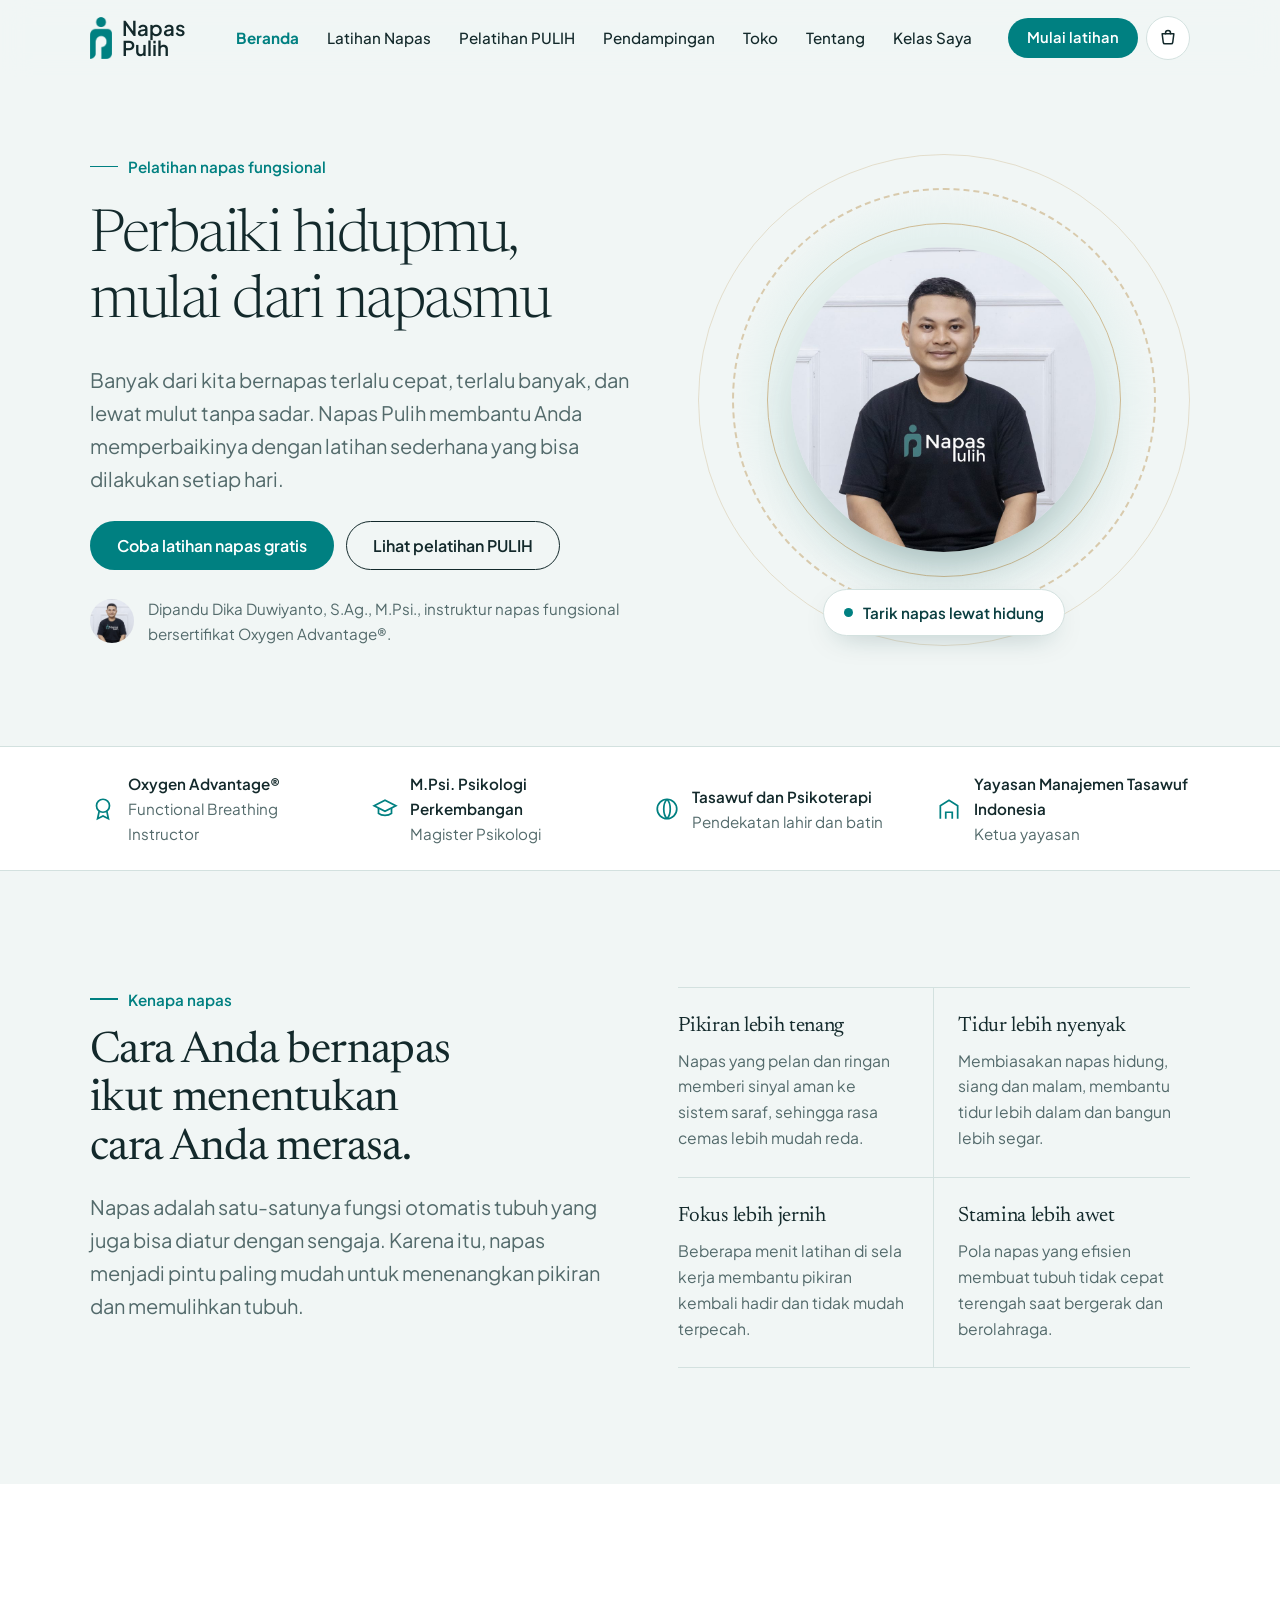
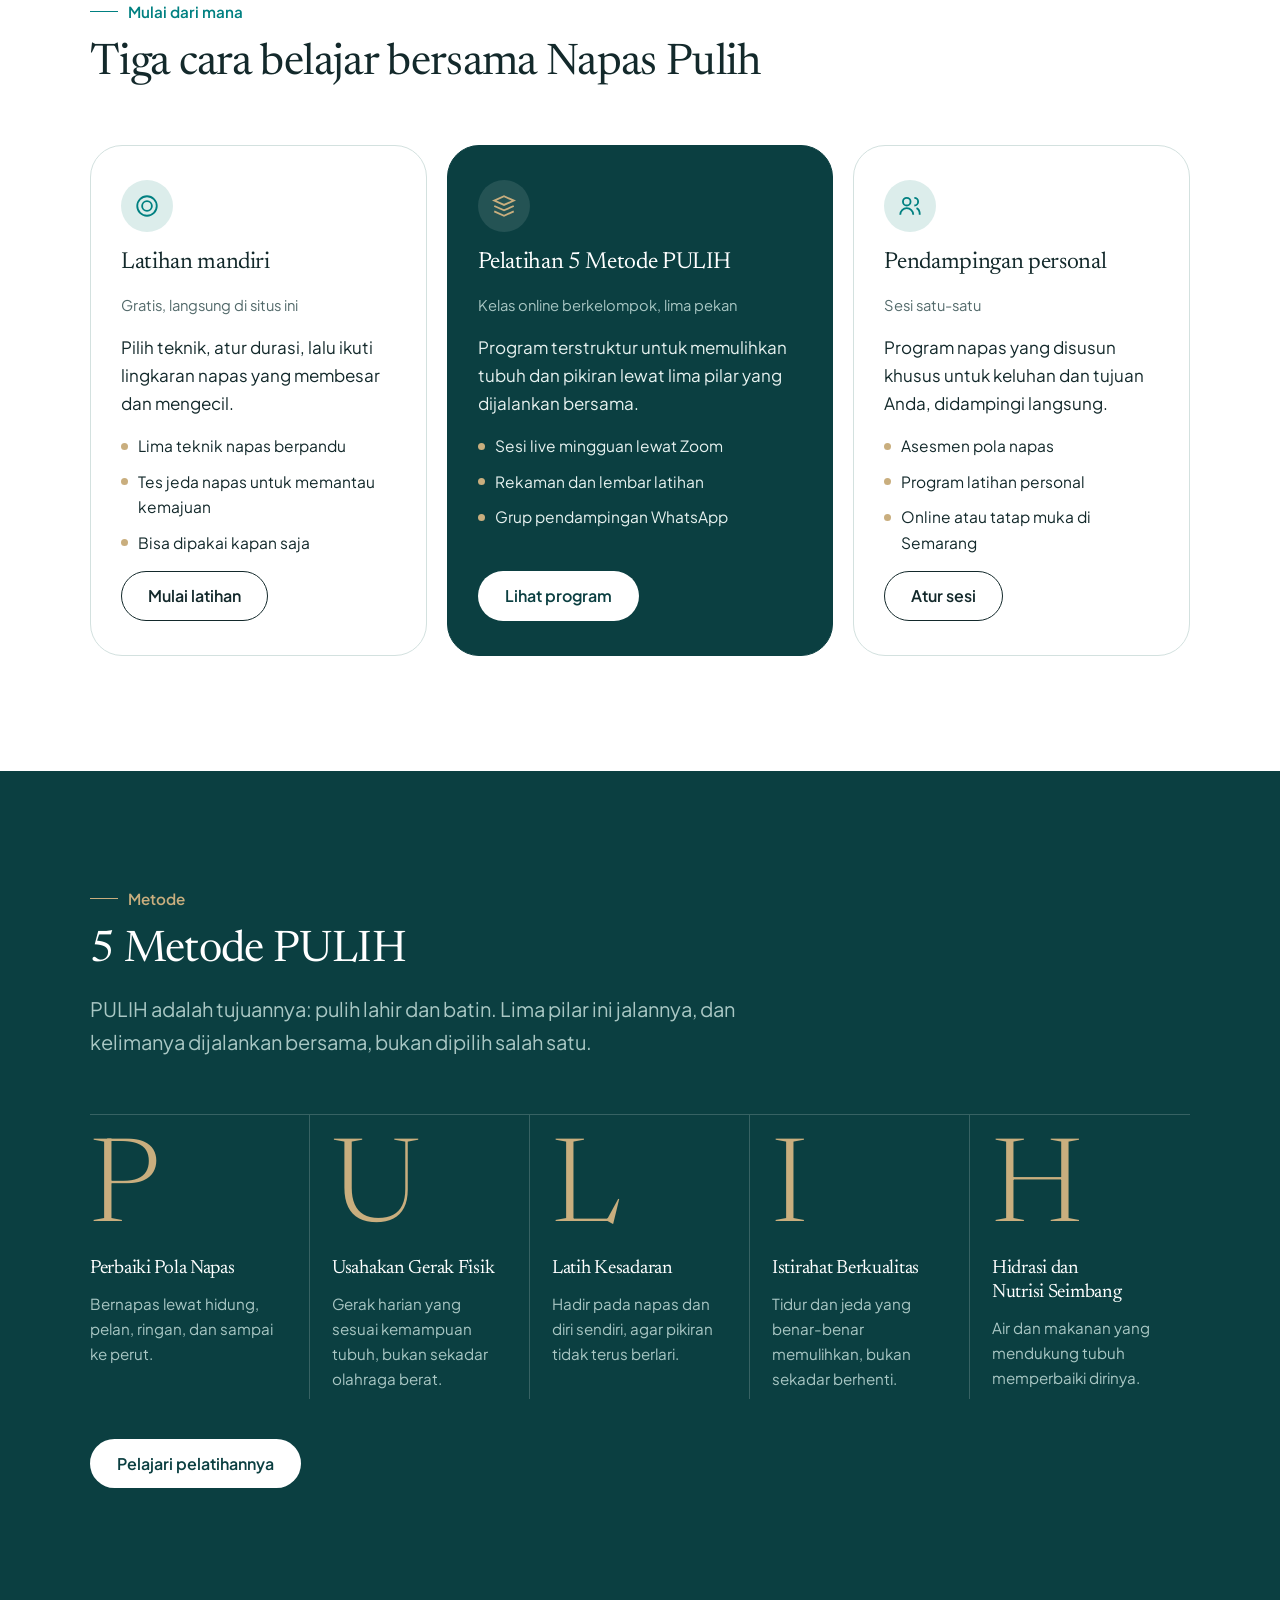
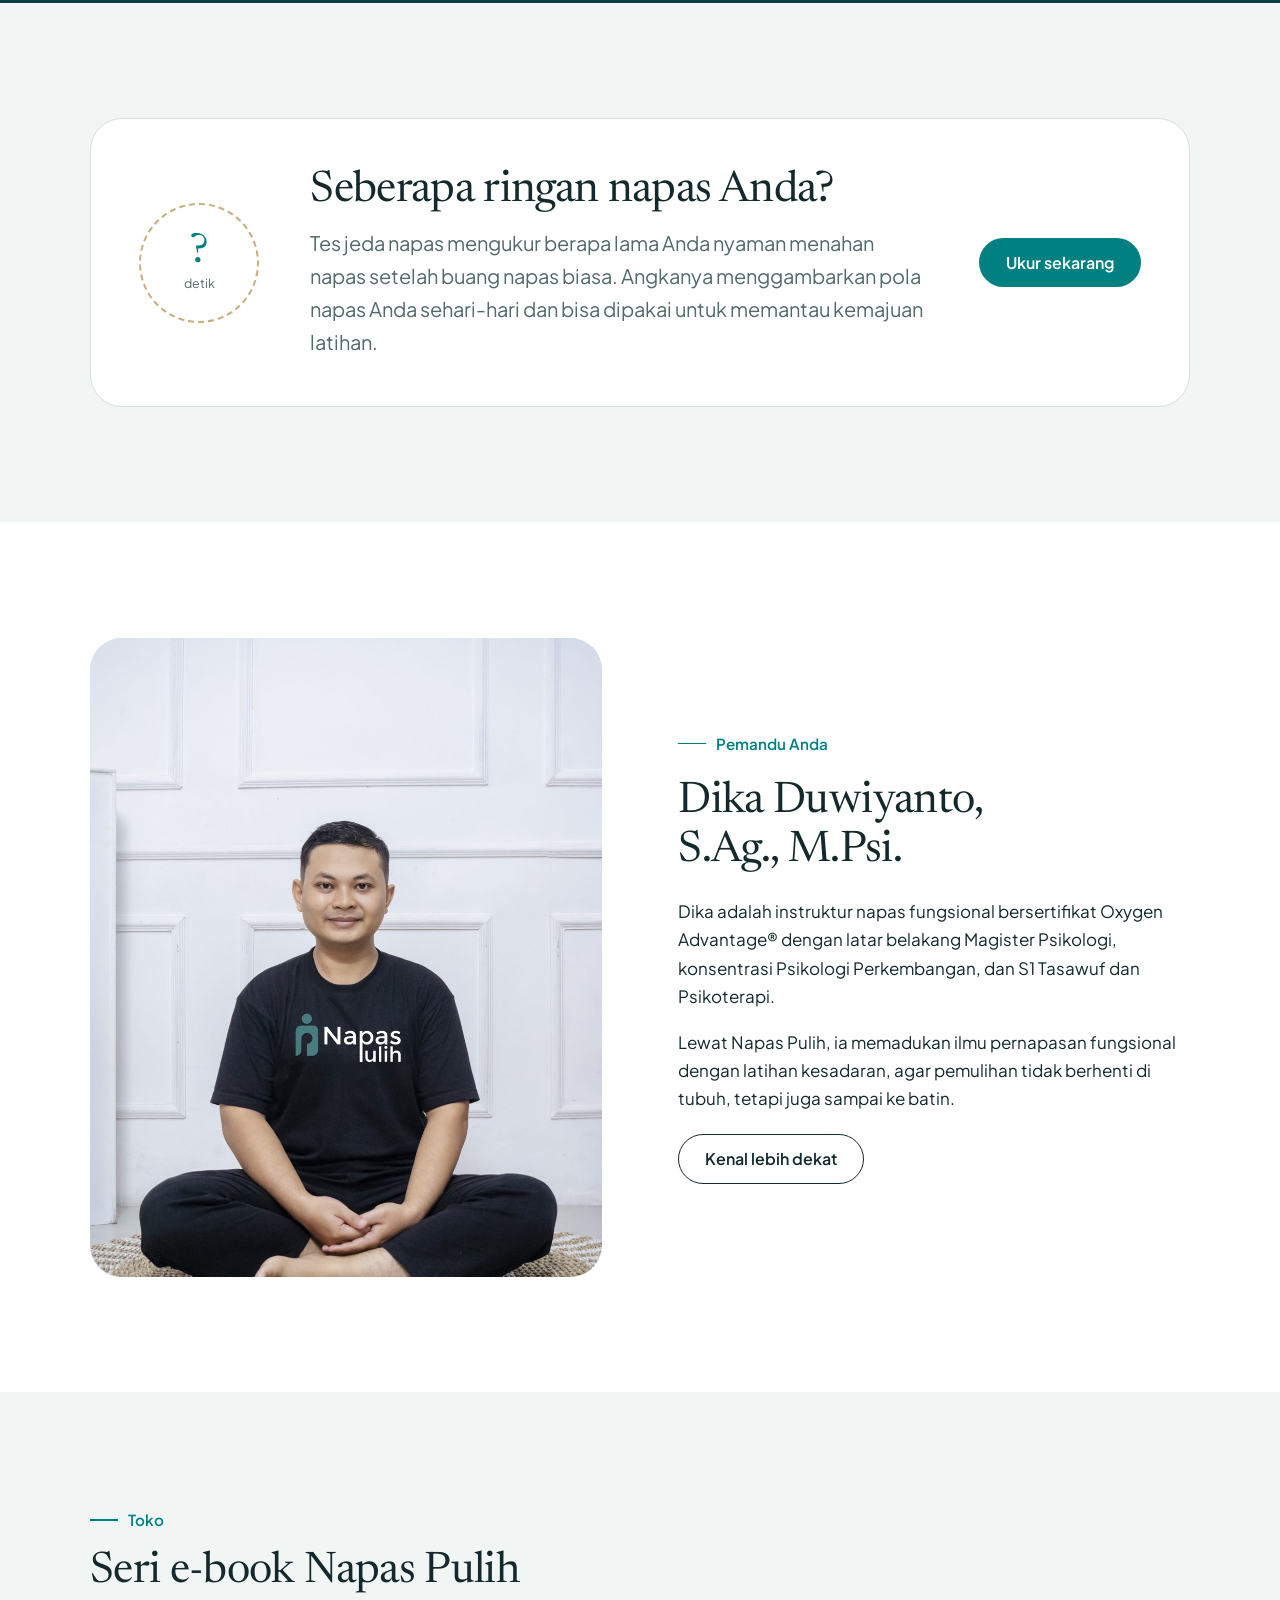
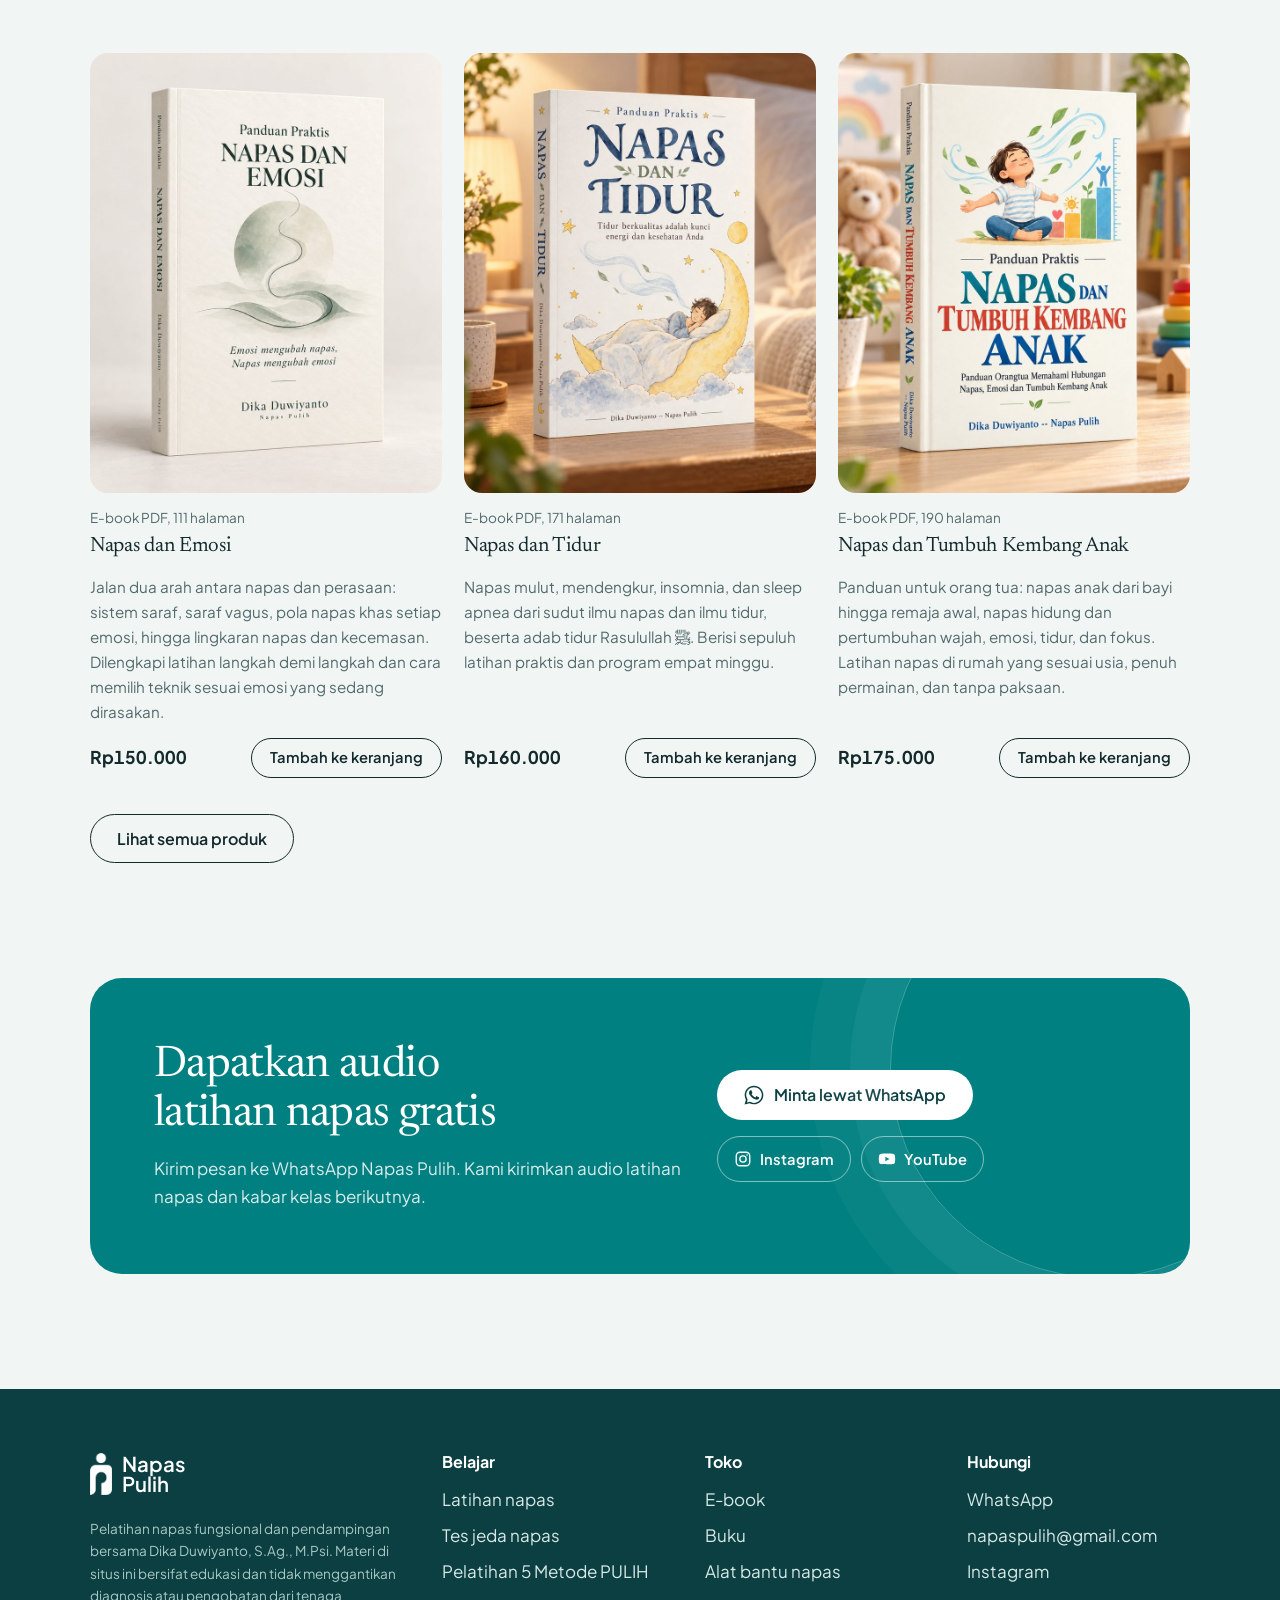
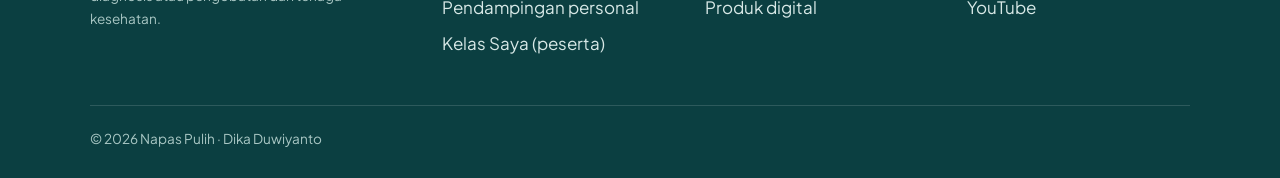
==== commit 98e58bcb: "Beranda: judul utama 'Perbaiki hidupmu, mulai dari napasmu' Co-Authored-By: Claude Opus 5.5 <noreply" ====
--- a/index.html
+++ b/index.html
@@ -6,14 +6,14 @@
   <title>Napas Pulih | Latihan dan Pelatihan Napas bersama Dika Duwiyanto</title>
   <meta name="description" content="Napas Pulih: latihan napas interaktif gratis, pelatihan 5 Metode PULIH, pendampingan napas personal, dan buku-buku Dika Duwiyanto, instruktur napas bersertifikat Oxygen Advantage.">
   <meta property="og:title" content="Napas Pulih">
-  <meta property="og:description" content="Napas yang tertata, hidup yang pulih. Latihan, pelatihan, dan pendampingan napas bersama Dika Duwiyanto.">
+  <meta property="og:description" content="Perbaiki hidupmu, mulai dari napasmu. Latihan, pelatihan, dan pendampingan napas bersama Dika Duwiyanto.">
   <meta property="og:image" content="assets/img/dika-potret.jpg">
   <meta name="theme-color" content="#008081">
   <link rel="icon" href="assets/img/favicon.png">
   <link rel="preconnect" href="https://fonts.googleapis.com">
   <link rel="preconnect" href="https://fonts.gstatic.com" crossorigin>
   <link rel="stylesheet" href="https://fonts.googleapis.com/css2?family=Newsreader:opsz,wght@6..72,300;6..72,400;6..72,500&family=Plus+Jakarta+Sans:wght@400;500;600;700&display=swap">
-  <link rel="stylesheet" href="assets/css/style.css?v=20261006-4">
+  <link rel="stylesheet" href="assets/css/style.css?v=20261006-9">
 </head>
 <body data-halaman="beranda">
   <div id="header"></div>
@@ -24,7 +24,7 @@
       <div class="wadah hero-isi">
         <div class="hero-teks">
           <span class="penanda">Pelatihan napas fungsional</span>
-          <h1>Napas yang tertata, hidup yang pulih.</h1>
+          <h1 class="hero-judul">Perbaiki hidupmu, <span class="baris">mulai dari napasmu</span></h1>
           <p class="lead">Banyak dari kita bernapas terlalu cepat, terlalu banyak, dan lewat mulut tanpa sadar. Napas Pulih membantu Anda memperbaikinya dengan latihan sederhana yang bisa dilakukan setiap hari.</p>
           <div class="deret-tombol">
             <a class="tombol tombol-utama" href="latihan.html">Coba latihan napas gratis</a>
@@ -201,8 +201,8 @@
 
   <div id="footer"></div>
 
-  <script src="assets/js/pengaturan.js?v=20261006-4"></script>
-  <script src="assets/js/main.js?v=20261006-4"></script>
+  <script src="assets/js/pengaturan.js?v=20261006-9"></script>
+  <script src="assets/js/main.js?v=20261006-9"></script>
   <script>
     // Teks pemandu di lingkaran beranda: berganti tiap 5,5 detik mengikuti animasi
     (function () {
--- a/assets/css/style.css
+++ b/assets/css/style.css
@@ -176,6 +176,8 @@
 .hero-isi > * { min-width: 0; }
 .hero-teks { display: grid; gap: 26px; }
 .hero-teks h1 { max-width: 12ch; }
+.hero-teks h1.hero-judul { max-width: none; font-size: clamp(2.4rem, 4.6vw, 4.1rem); }
+.hero-judul .baris { display: block; }
 .hero-catatan { display: flex; align-items: center; gap: 14px; color: var(--redup); font-size: .95rem; }
 .hero-catatan img { width: 44px; height: 44px; border-radius: 50%; object-fit: cover; object-position: 50% 20%; }
 
@@ -522,6 +524,126 @@
 .riwayat { width: 100%; text-align: left; font-size: .9rem; }
 .riwayat ul { list-style: none; padding: 0; margin: 8px 0 0; display: grid; gap: 4px; }
 .riwayat li { display: flex; justify-content: space-between; padding: 6px 0; border-bottom: 1px dashed var(--garis); font-variant-numeric: tabular-nums; }
+
+
+/* =========================================================
+   LATIHAN NAPAS — tata letak satu layar ("studio")
+   Seluruh alat latihan muat dalam satu layar tanpa digeser.
+   ========================================================= */
+.studio {
+  --tinggi-header: 76px;
+  min-height: calc(100vh - var(--tinggi-header));
+  min-height: calc(100dvh - var(--tinggi-header));
+  display: flex; align-items: center;
+  padding-block: clamp(10px, 2vh, 28px);
+}
+.studio-isi { display: flex; flex-direction: column; gap: clamp(10px, 1.8vh, 20px); }
+.studio-kepala { display: flex; flex-wrap: wrap; align-items: baseline; justify-content: space-between; gap: 2px 28px; }
+.studio-kepala h1 { font-size: clamp(1.5rem, 2.6vw, 2.2rem); font-weight: 400; letter-spacing: -0.02em; }
+.studio-kepala p { color: var(--redup); font-size: .95rem; max-width: 62ch; }
+
+.studio-tata {
+  display: grid; grid-template-columns: 230px minmax(0, 1fr) 300px;
+  gap: clamp(16px, 2.4vw, 32px); align-items: center;
+  background: var(--kertas); border: 1px solid var(--garis); border-radius: var(--radius-besar);
+  padding: clamp(12px, 2.2vh, 26px) clamp(16px, 2.4vw, 28px);
+}
+.studio-tata > * { min-width: 0; }
+.studio-label { display: block; font-size: .85rem; font-weight: 700; color: var(--redup); margin-bottom: 8px; }
+.studio .daftar-teknik { display: grid; gap: 6px; }
+.studio .teknik { padding: 8px 14px; border-radius: 14px; gap: 1px; }
+.studio .teknik strong { font-size: .95rem; }
+.studio .teknik .pola { font-size: .78rem; }
+
+.studio-orb { display: grid; place-items: center; }
+.studio .orb-wadah { width: min(100%, 440px, calc(100vh - 280px)); width: min(100%, 440px, calc(100dvh - 280px)); min-width: 220px; }
+
+.studio-panel { display: flex; flex-direction: column; gap: clamp(8px, 1.6vh, 14px); }
+.studio-judul h2 { font-size: 1.5rem; }
+.studio-judul p { color: var(--redup); font-size: .9rem; margin-top: 2px; }
+.studio .status-sesi { gap: 24px; }
+.studio .status-sesi strong { font-size: 1.25rem; }
+.studio .segmen { display: flex; flex-wrap: nowrap; width: 100%; }
+.studio .segmen button { flex: 1; padding: 7px 4px; font-size: .85rem; white-space: nowrap; }
+.studio-saklar { display: flex; flex-wrap: wrap; gap: 6px 16px; }
+.studio-saklar .saklar { font-size: .88rem; }
+.studio-tombol .tombol { flex: 1; }
+.studio .peringatan-latihan { padding: 9px 14px; font-size: .9rem; gap: 10px; }
+.studio .peringatan-latihan svg { width: 20px; height: 20px; }
+.studio .atur-kustom { grid-template-columns: repeat(4, minmax(0, 1fr)); gap: 8px; }
+.studio .atur-kustom .isian { gap: 2px; }
+.studio .atur-kustom .isian label { font-size: .78rem; }
+.studio .atur-kustom .isian input { padding: 7px 4px; }
+.studio-selesai { padding: 10px 14px; font-size: .88rem; gap: 2px; }
+
+/* Layar laptop yang sangat pendek */
+@media (min-width: 861px) and (max-height: 680px) {
+  .studio .teknik .pola { display: none; }
+  .studio .orb-wadah { min-width: 200px; }
+}
+/* Layar laptop yang pendek (mis. 1366x768 dengan bilah browser) */
+@media (min-width: 861px) and (max-height: 800px) {
+  .studio-judul p, .studio .kontrol-grup > span { display: none; }
+  .studio .teknik .pola { font-size: .74rem; }
+  .studio .teknik { padding: 7px 12px; }
+}
+
+@media (max-width: 1100px) {
+  .studio-tata { grid-template-columns: 200px minmax(0, 1fr) 270px; }
+}
+
+/* Tablet tegak & HP: satu kolom, teknik jadi deretan geser */
+@media (max-width: 860px) {
+  .studio { align-items: flex-start; padding-block: 10px; }
+  .studio-isi { gap: 10px; }
+  .studio-kepala h1 { font-size: 1.35rem; }
+  .studio-kepala p { display: none; }
+  .studio-tata { grid-template-columns: minmax(0, 1fr); gap: 10px; padding: 10px; border-radius: var(--radius); }
+  .studio-label, .studio-judul, .studio .kontrol-grup > span { display: none; }
+  .studio .daftar-teknik {
+    display: flex; gap: 6px; overflow-x: auto; scroll-snap-type: x proximity;
+    margin-inline: -10px; padding: 2px 10px 2px; scrollbar-width: none;
+  }
+  .studio .daftar-teknik::-webkit-scrollbar { display: none; }
+  .studio .teknik { flex: none; scroll-snap-align: start; padding: 7px 14px; border-radius: 999px; }
+  .studio .teknik strong { font-size: .9rem; }
+  .studio .teknik .pola { display: none; }
+  .studio .orb-wadah { width: clamp(120px, min(68vw, calc(100vh - 468px)), 380px); width: clamp(120px, min(68vw, calc(100dvh - 468px)), 380px); min-width: 0; }
+  .studio-panel { gap: 8px; }
+  .studio .status-sesi { justify-content: center; gap: 18px; font-size: .85rem; }
+  .studio .status-sesi strong { display: inline; font-size: 1rem; margin-left: 6px; }
+  .studio .segmen button { padding: 7px 4px; }
+  .studio-saklar { justify-content: center; gap: 6px 18px; }
+  .studio .tombol { padding-block: 12px; }
+  .studio .peringatan-latihan { font-size: .82rem; padding: 8px 12px; }
+  /* saat pola "Atur Sendiri" dibuka, lingkaran mengecil agar tetap muat */
+  .studio-tata:has(#atur-kustom:not([hidden])) .orb-wadah { width: clamp(110px, min(60vw, calc(100dvh - 530px)), 340px); }
+}
+
+
+/* Penjelasan teknik di bawah alat latihan */
+.studio-info { background: var(--kertas); border-top: 1px solid var(--garis); padding-block: clamp(36px, 4.5vw, 60px); }
+.studio-info-isi { display: grid; grid-template-columns: minmax(0, 5fr) minmax(0, 7fr); gap: clamp(28px, 5vw, 72px); align-items: center; }
+.info-kepala { display: grid; gap: 10px; align-content: start; }
+.info-kepala h2 { font-size: clamp(1.8rem, 3vw, 2.4rem); }
+.info-pola { color: var(--redup); }
+.ritme { display: flex; gap: 4px; height: 48px; margin-top: 8px; }
+.ritme span {
+  flex-basis: 0; min-width: 0; border-radius: 10px; display: flex; align-items: center; justify-content: center;
+  gap: 4px; padding: 0 6px; font-size: .8rem; white-space: nowrap; overflow: hidden; font-variant-numeric: tabular-nums;
+}
+.ritme b { font-weight: 700; }
+.ritme .tarik { background: var(--teal); color: #fff; }
+.ritme .buang { background: #A8D5D2; color: var(--hutan); }
+.ritme .tahan { background: var(--anyaman-muda); color: var(--hutan); border: 1.5px dashed var(--anyaman); }
+.info-daftar { margin: 0; display: grid; border-top: 1px solid var(--garis); }
+.info-daftar > div { display: grid; grid-template-columns: 150px minmax(0, 1fr); gap: 20px; padding: 16px 0; border-bottom: 1px solid var(--garis); }
+.info-daftar dt { font-weight: 700; }
+.info-daftar dd { margin: 0; color: var(--redup); }
+@media (max-width: 860px) {
+  .studio-info-isi { grid-template-columns: minmax(0, 1fr); gap: 24px; }
+  .info-daftar > div { grid-template-columns: minmax(0, 1fr); gap: 4px; }
+}
 
 /* ---------- Diagram PULIH ---------- */
 .diagram-pulih { width: 100%; max-width: 440px; margin-inline: auto; }
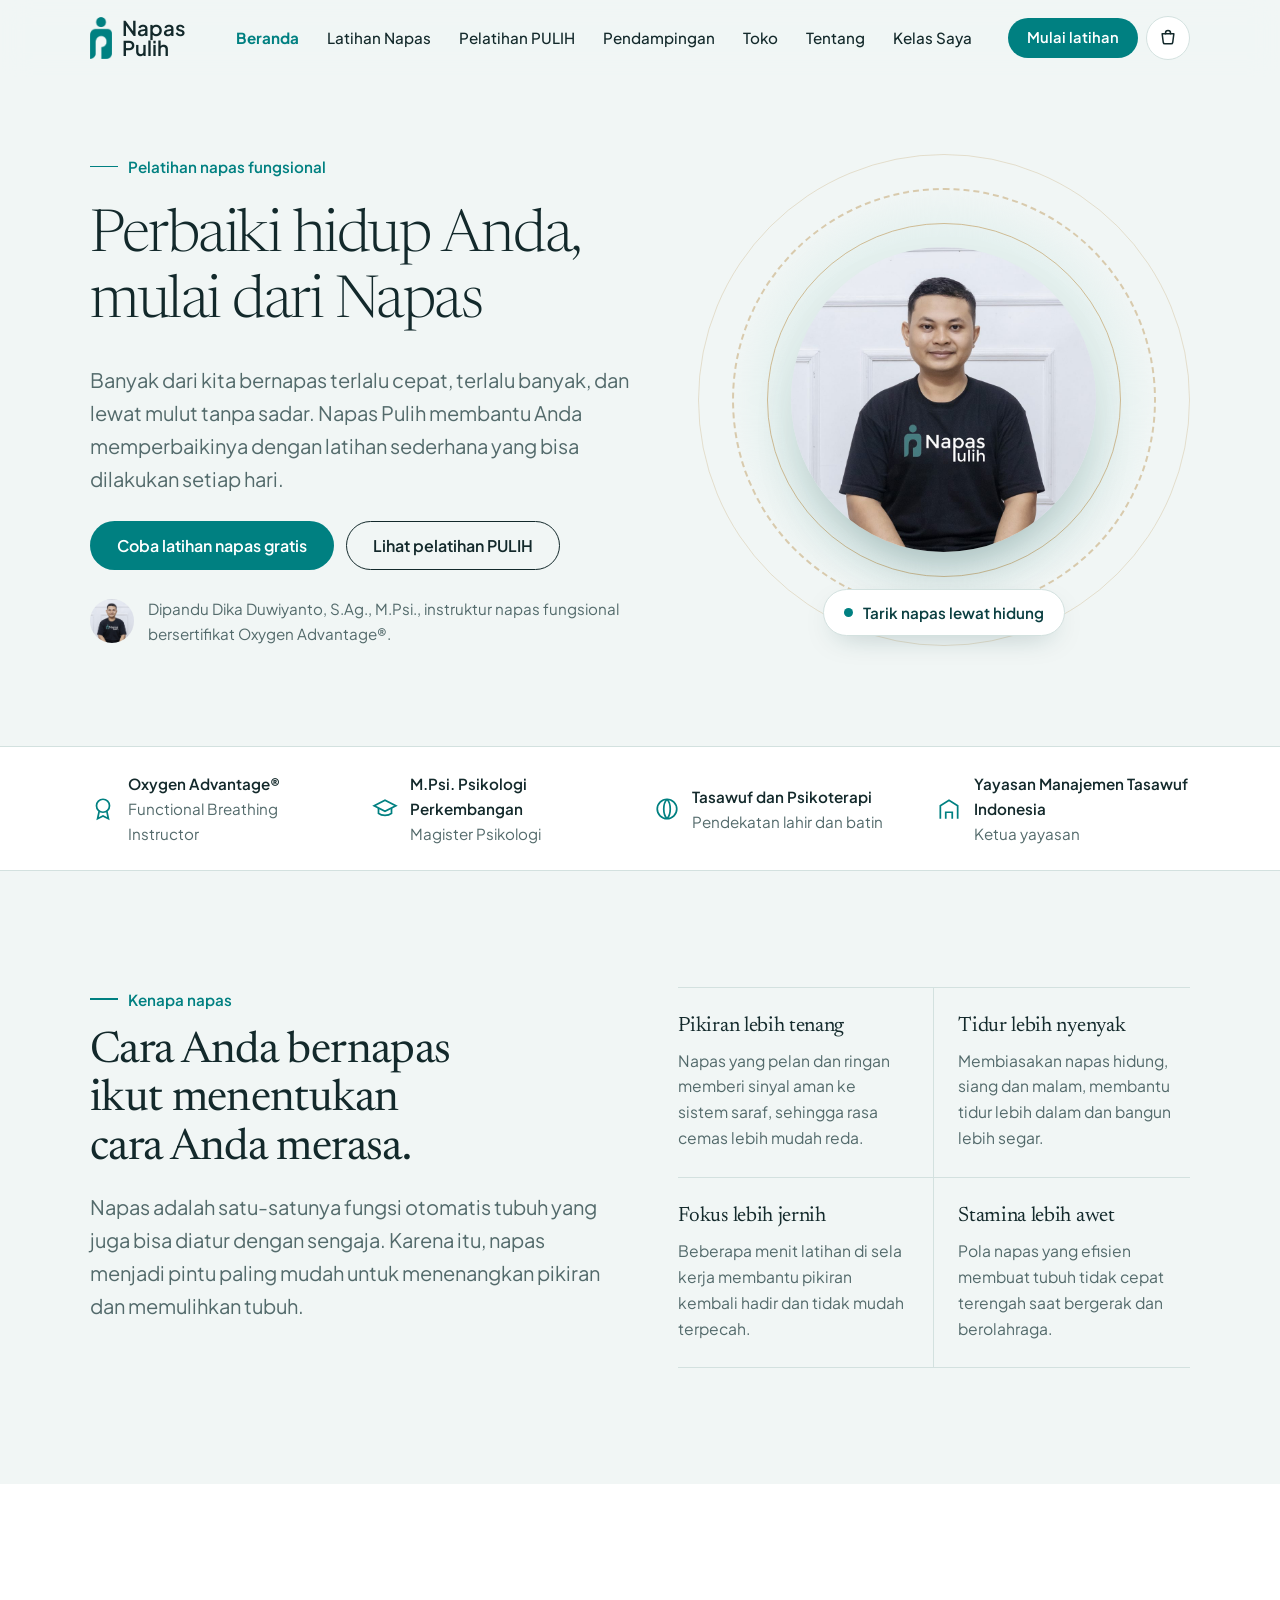
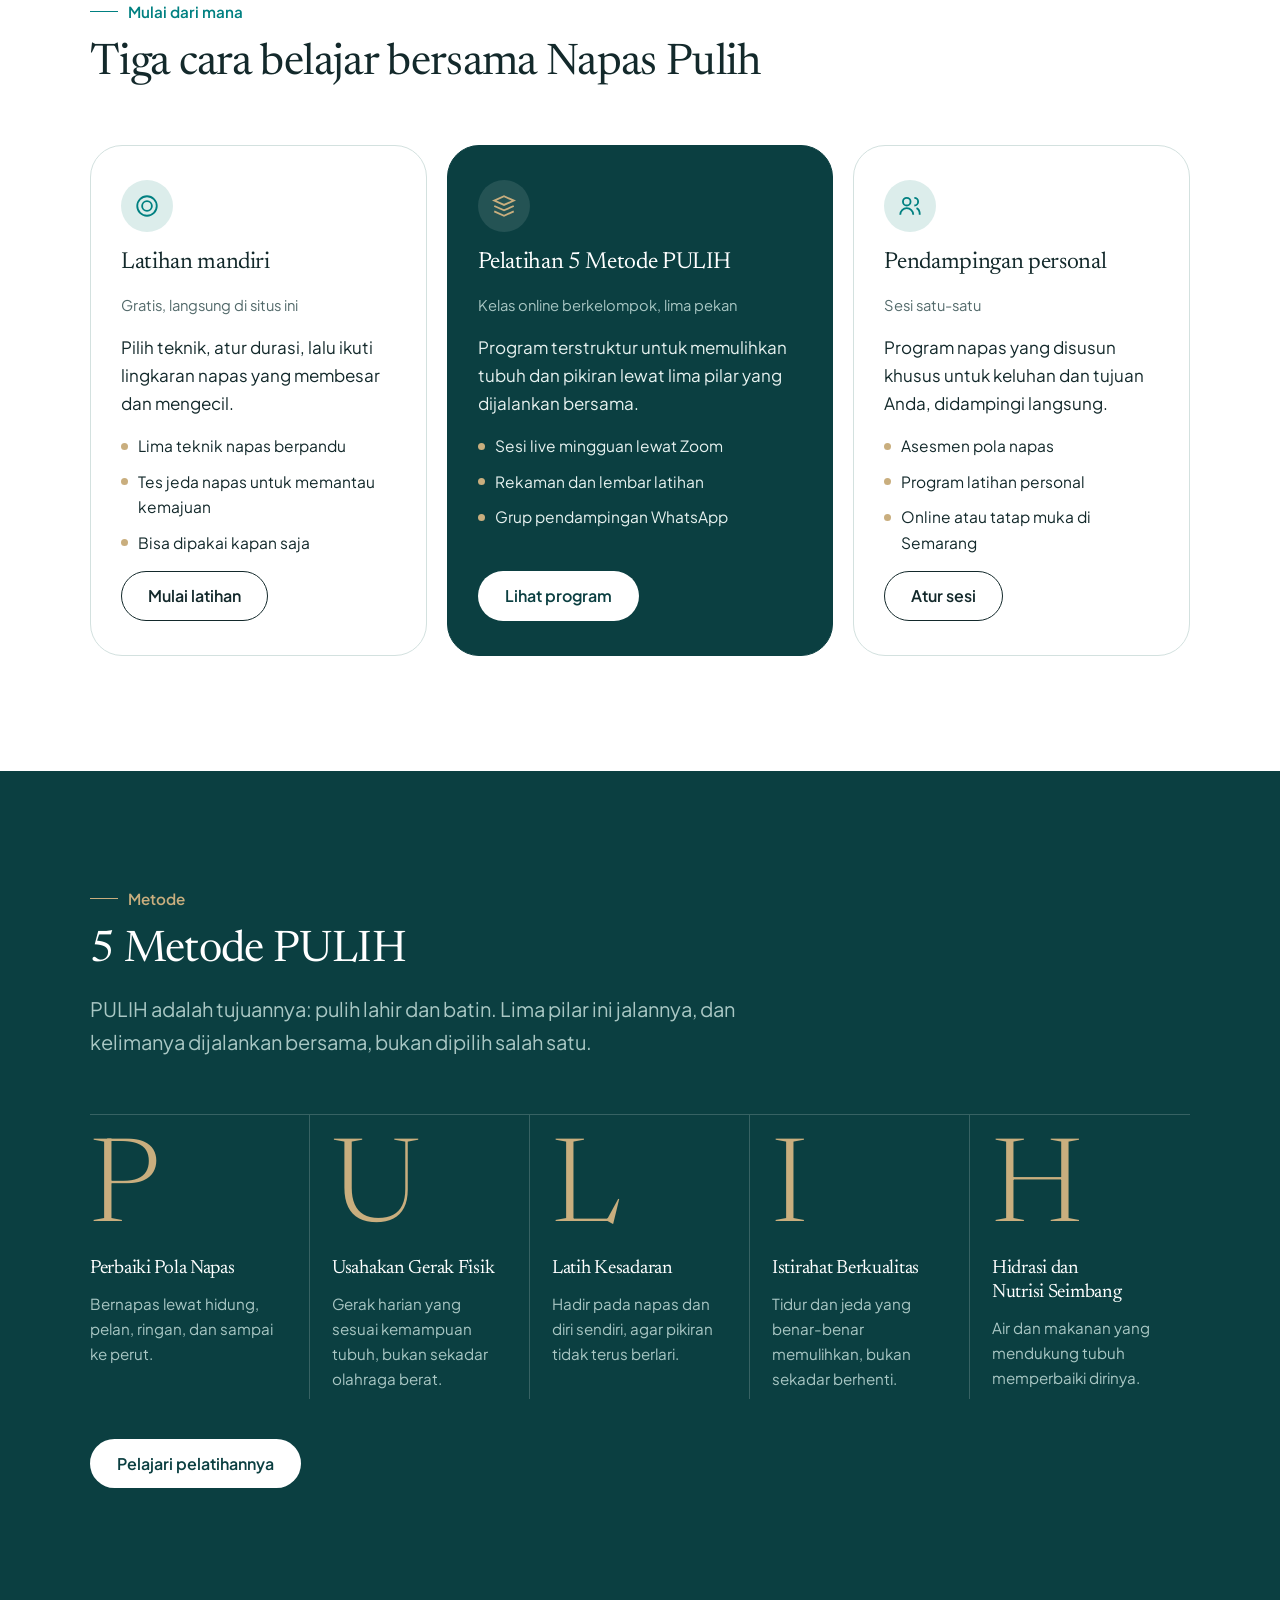
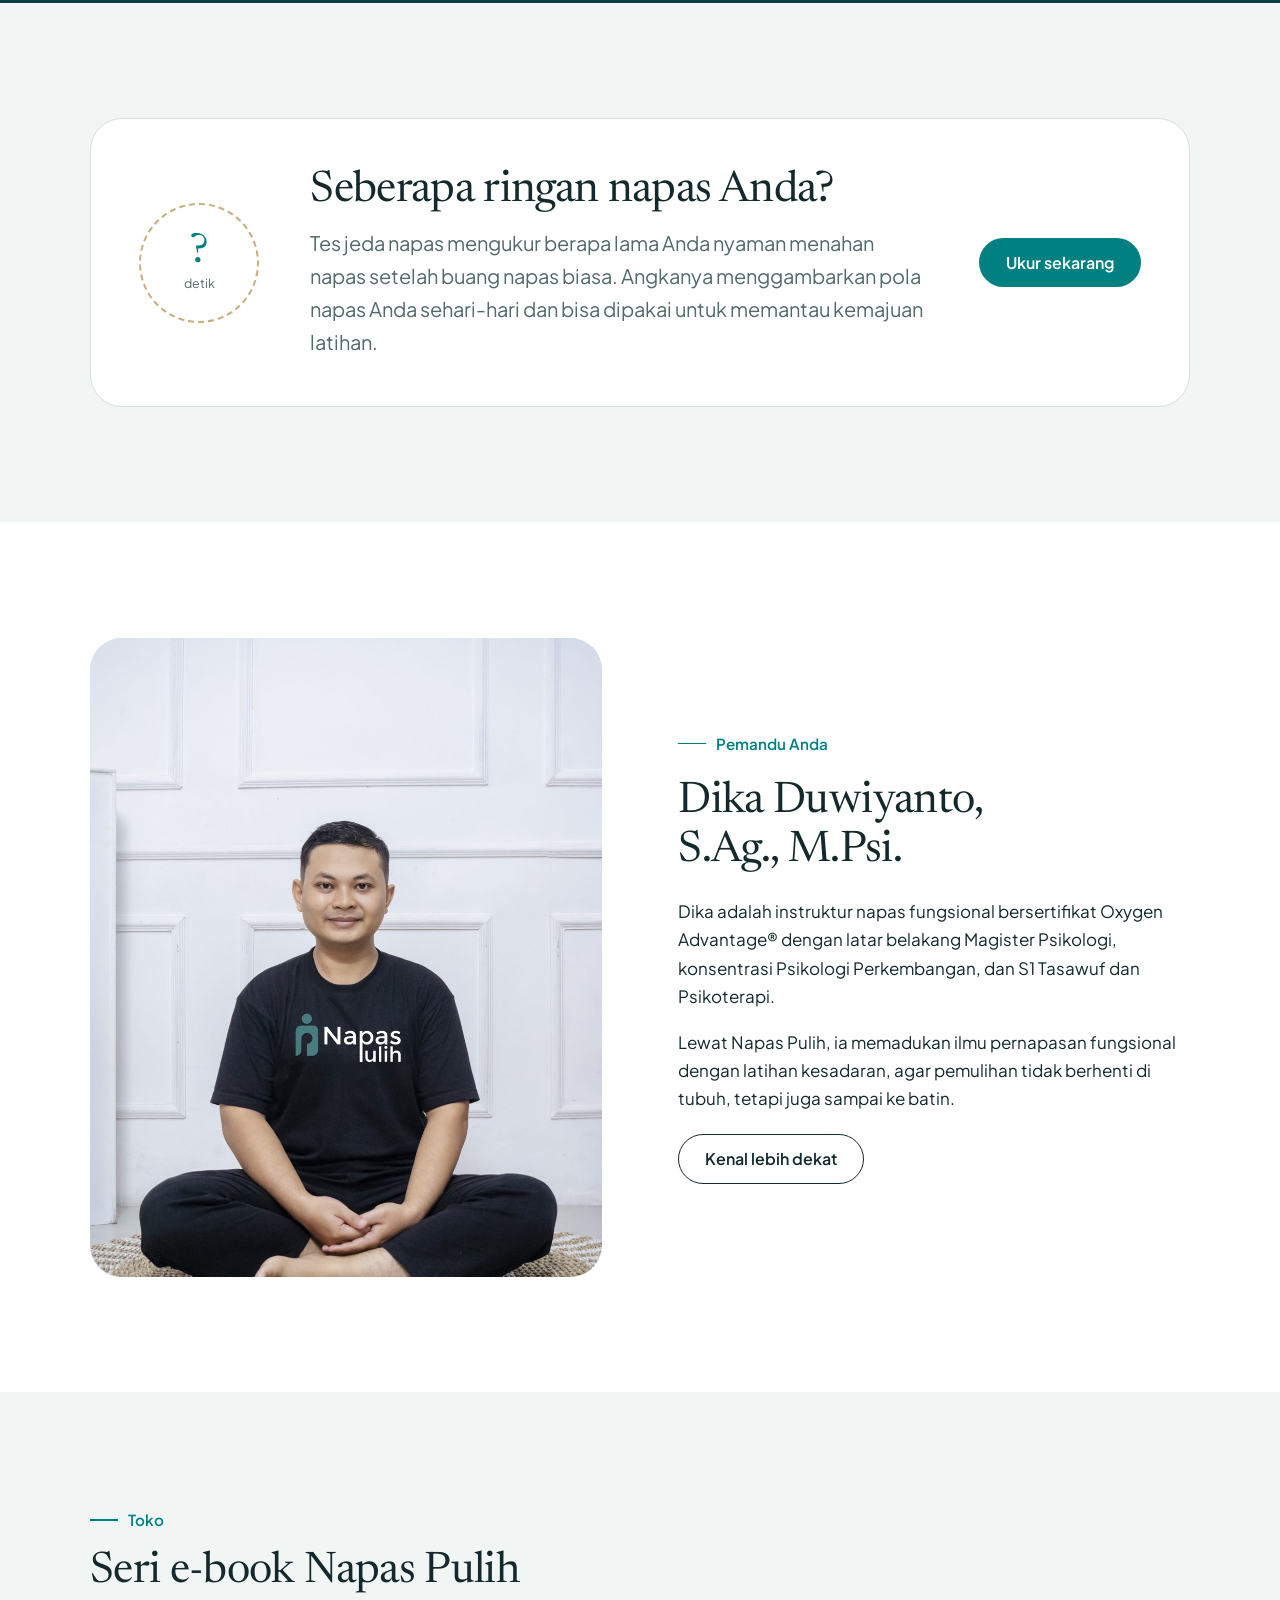
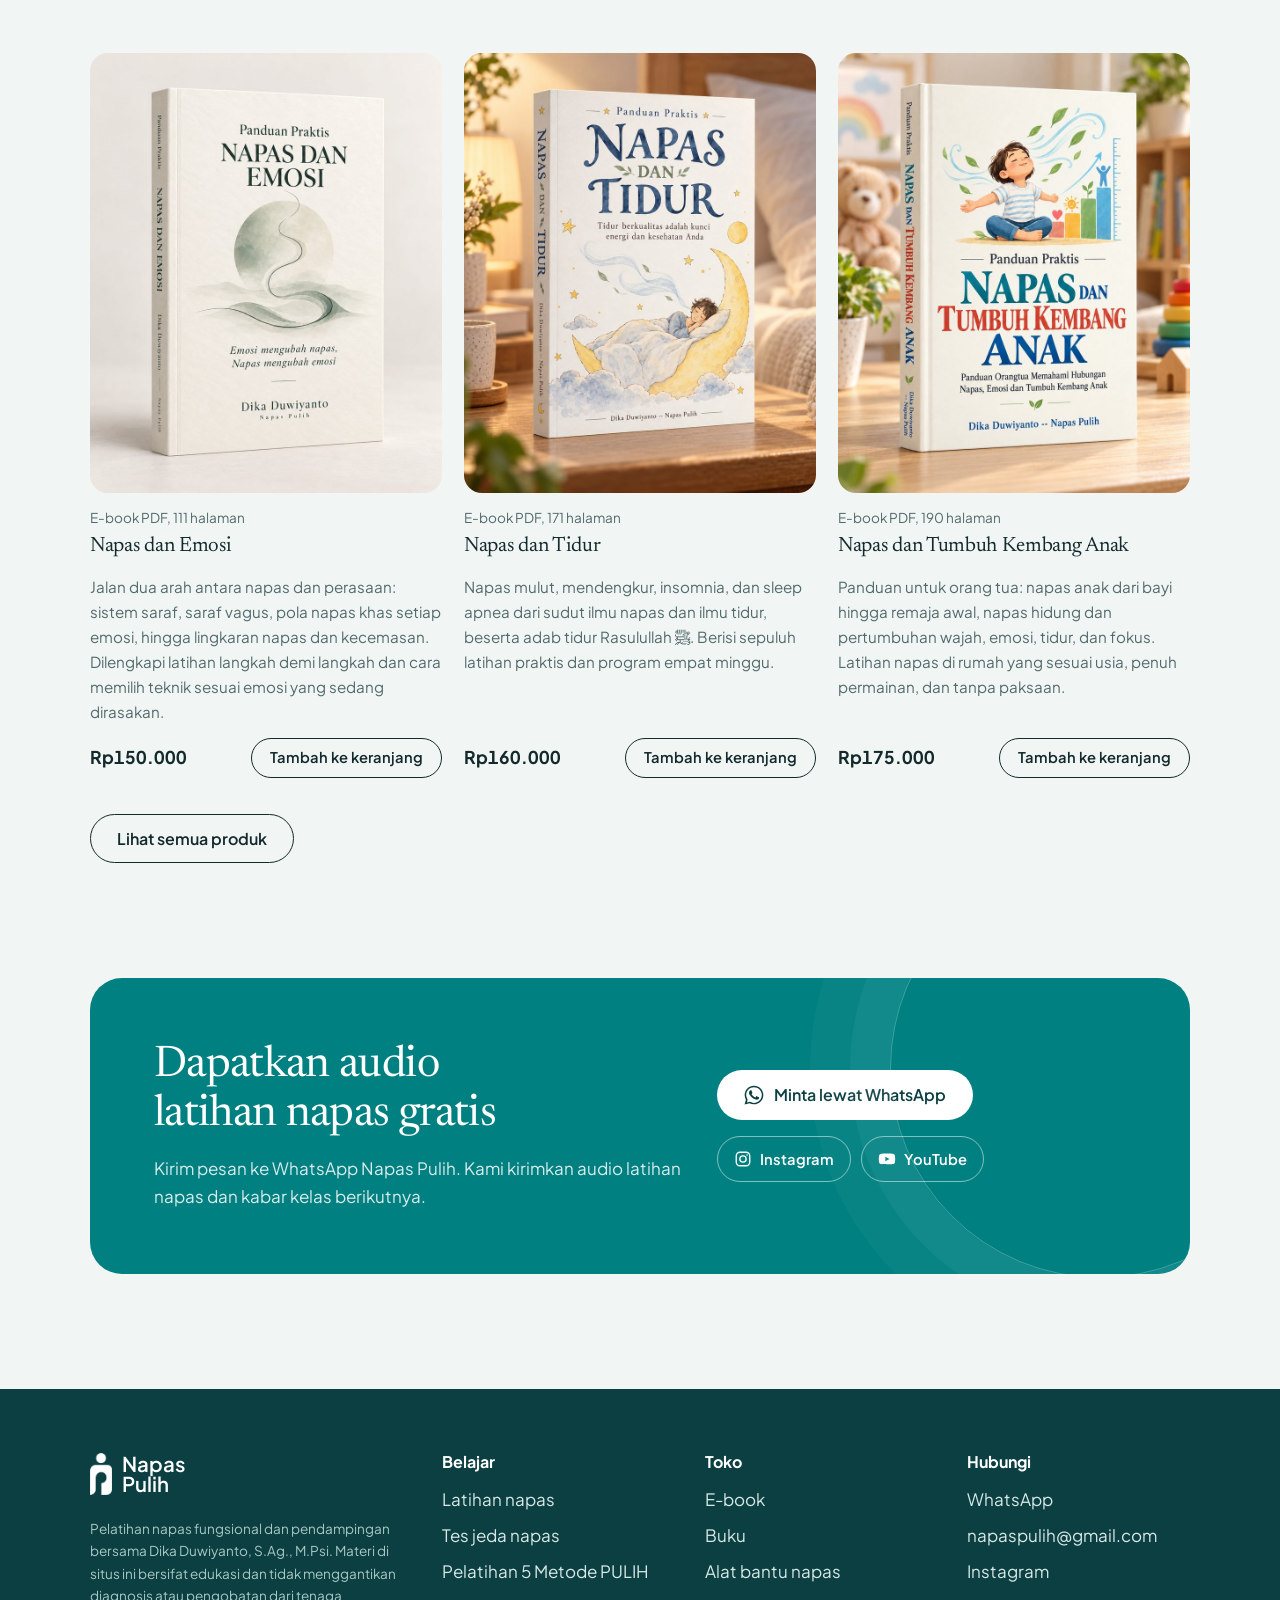
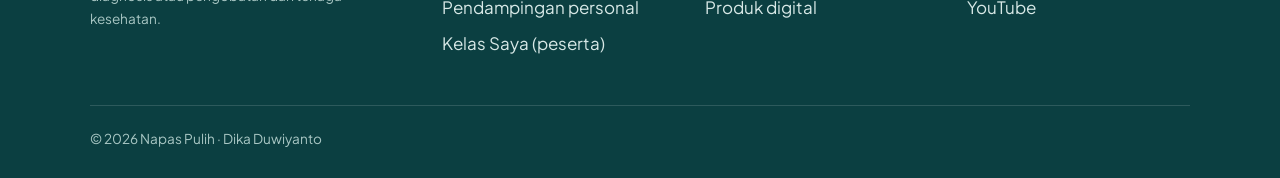
==== commit 34f3f417: "Beranda: judul utama 'Perbaiki hidup Anda, mulai dari Napas' Co-Authored-By: Claude Opus 5.5 <norepl" ====
--- a/index.html
+++ b/index.html
@@ -6,14 +6,14 @@
   <title>Napas Pulih | Latihan dan Pelatihan Napas bersama Dika Duwiyanto</title>
   <meta name="description" content="Napas Pulih: latihan napas interaktif gratis, pelatihan 5 Metode PULIH, pendampingan napas personal, dan buku-buku Dika Duwiyanto, instruktur napas bersertifikat Oxygen Advantage.">
   <meta property="og:title" content="Napas Pulih">
-  <meta property="og:description" content="Perbaiki hidupmu, mulai dari napasmu. Latihan, pelatihan, dan pendampingan napas bersama Dika Duwiyanto.">
+  <meta property="og:description" content="Perbaiki hidup Anda, mulai dari Napas. Latihan, pelatihan, dan pendampingan napas bersama Dika Duwiyanto.">
   <meta property="og:image" content="assets/img/dika-potret.jpg">
   <meta name="theme-color" content="#008081">
   <link rel="icon" href="assets/img/favicon.png">
   <link rel="preconnect" href="https://fonts.googleapis.com">
   <link rel="preconnect" href="https://fonts.gstatic.com" crossorigin>
   <link rel="stylesheet" href="https://fonts.googleapis.com/css2?family=Newsreader:opsz,wght@6..72,300;6..72,400;6..72,500&family=Plus+Jakarta+Sans:wght@400;500;600;700&display=swap">
-  <link rel="stylesheet" href="assets/css/style.css?v=20261006-9">
+  <link rel="stylesheet" href="assets/css/style.css?v=20261006-10">
 </head>
 <body data-halaman="beranda">
   <div id="header"></div>
@@ -24,7 +24,7 @@
       <div class="wadah hero-isi">
         <div class="hero-teks">
           <span class="penanda">Pelatihan napas fungsional</span>
-          <h1 class="hero-judul">Perbaiki hidupmu, <span class="baris">mulai dari napasmu</span></h1>
+          <h1 class="hero-judul">Perbaiki hidup Anda, <span class="baris">mulai dari Napas</span></h1>
           <p class="lead">Banyak dari kita bernapas terlalu cepat, terlalu banyak, dan lewat mulut tanpa sadar. Napas Pulih membantu Anda memperbaikinya dengan latihan sederhana yang bisa dilakukan setiap hari.</p>
           <div class="deret-tombol">
             <a class="tombol tombol-utama" href="latihan.html">Coba latihan napas gratis</a>
@@ -201,8 +201,8 @@
 
   <div id="footer"></div>
 
-  <script src="assets/js/pengaturan.js?v=20261006-9"></script>
-  <script src="assets/js/main.js?v=20261006-9"></script>
+  <script src="assets/js/pengaturan.js?v=20261006-10"></script>
+  <script src="assets/js/main.js?v=20261006-10"></script>
   <script>
     // Teks pemandu di lingkaran beranda: berganti tiap 5,5 detik mengikuti animasi
     (function () {
